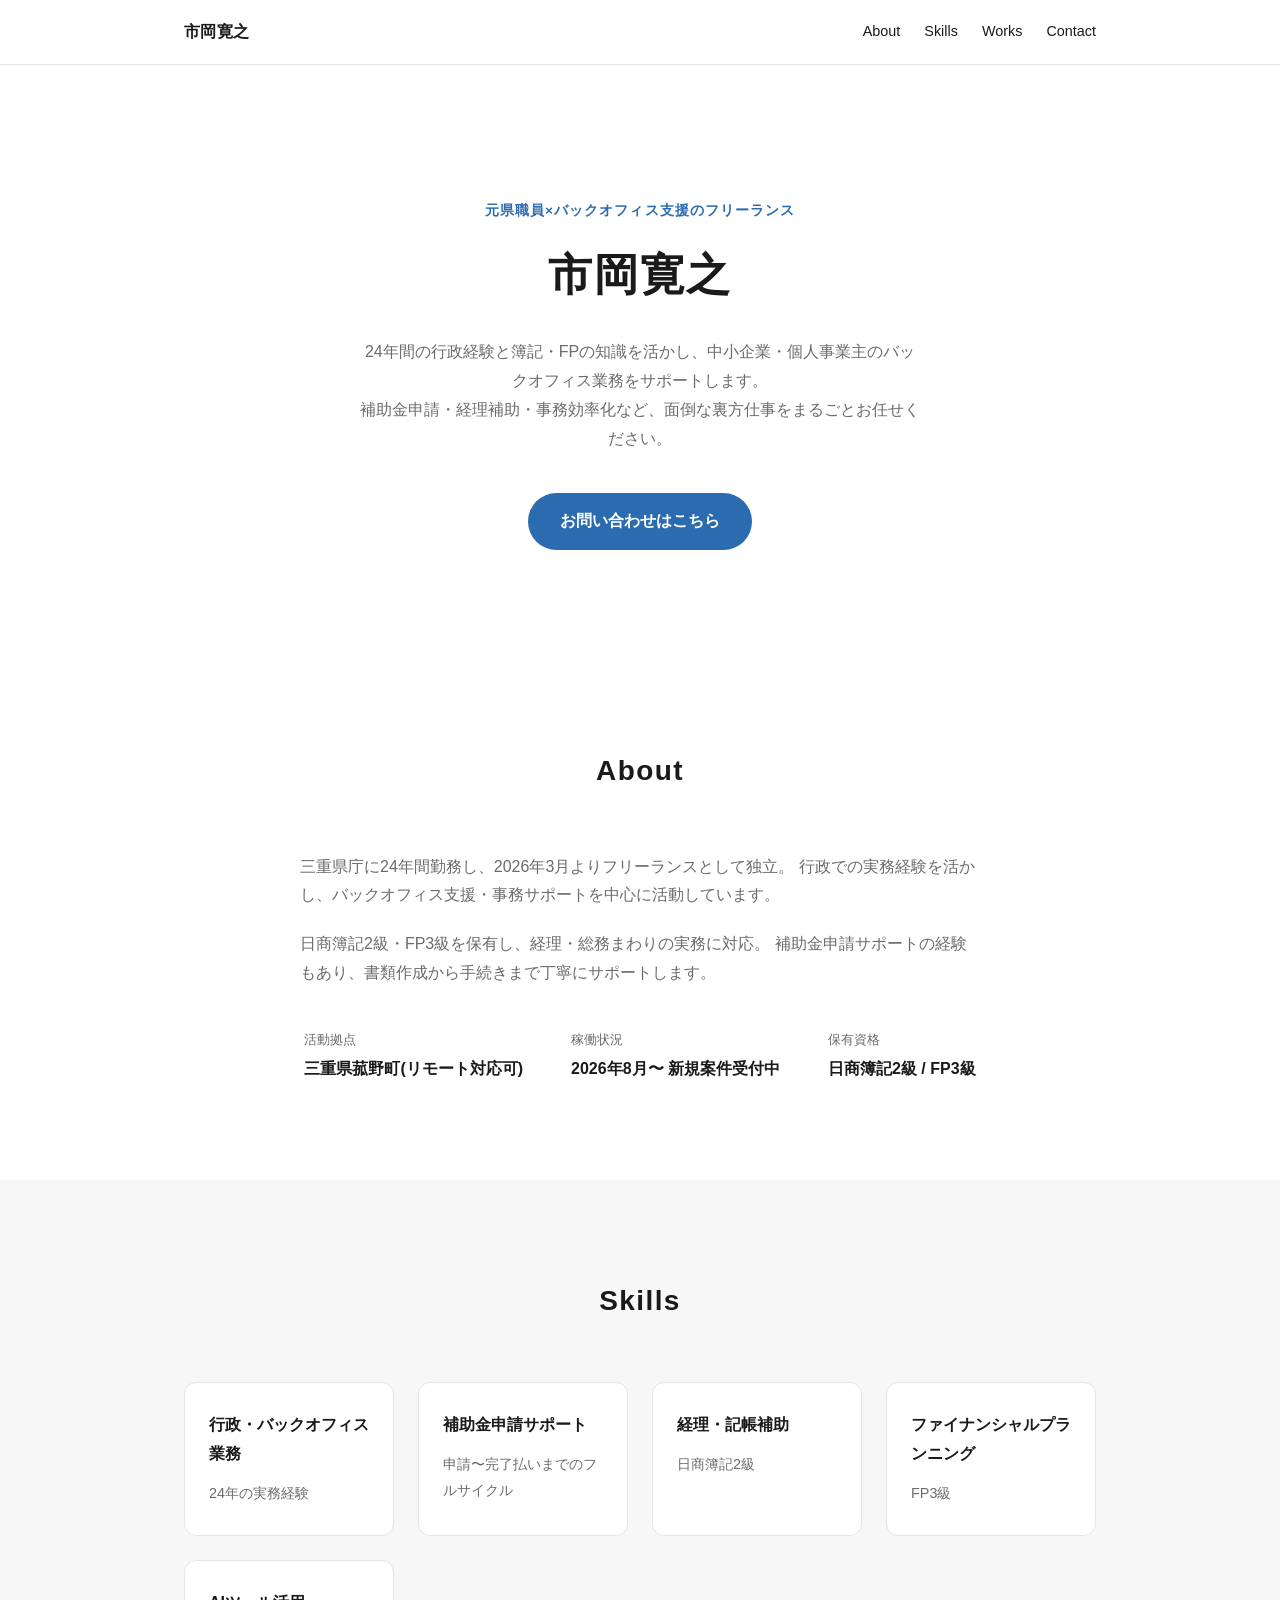
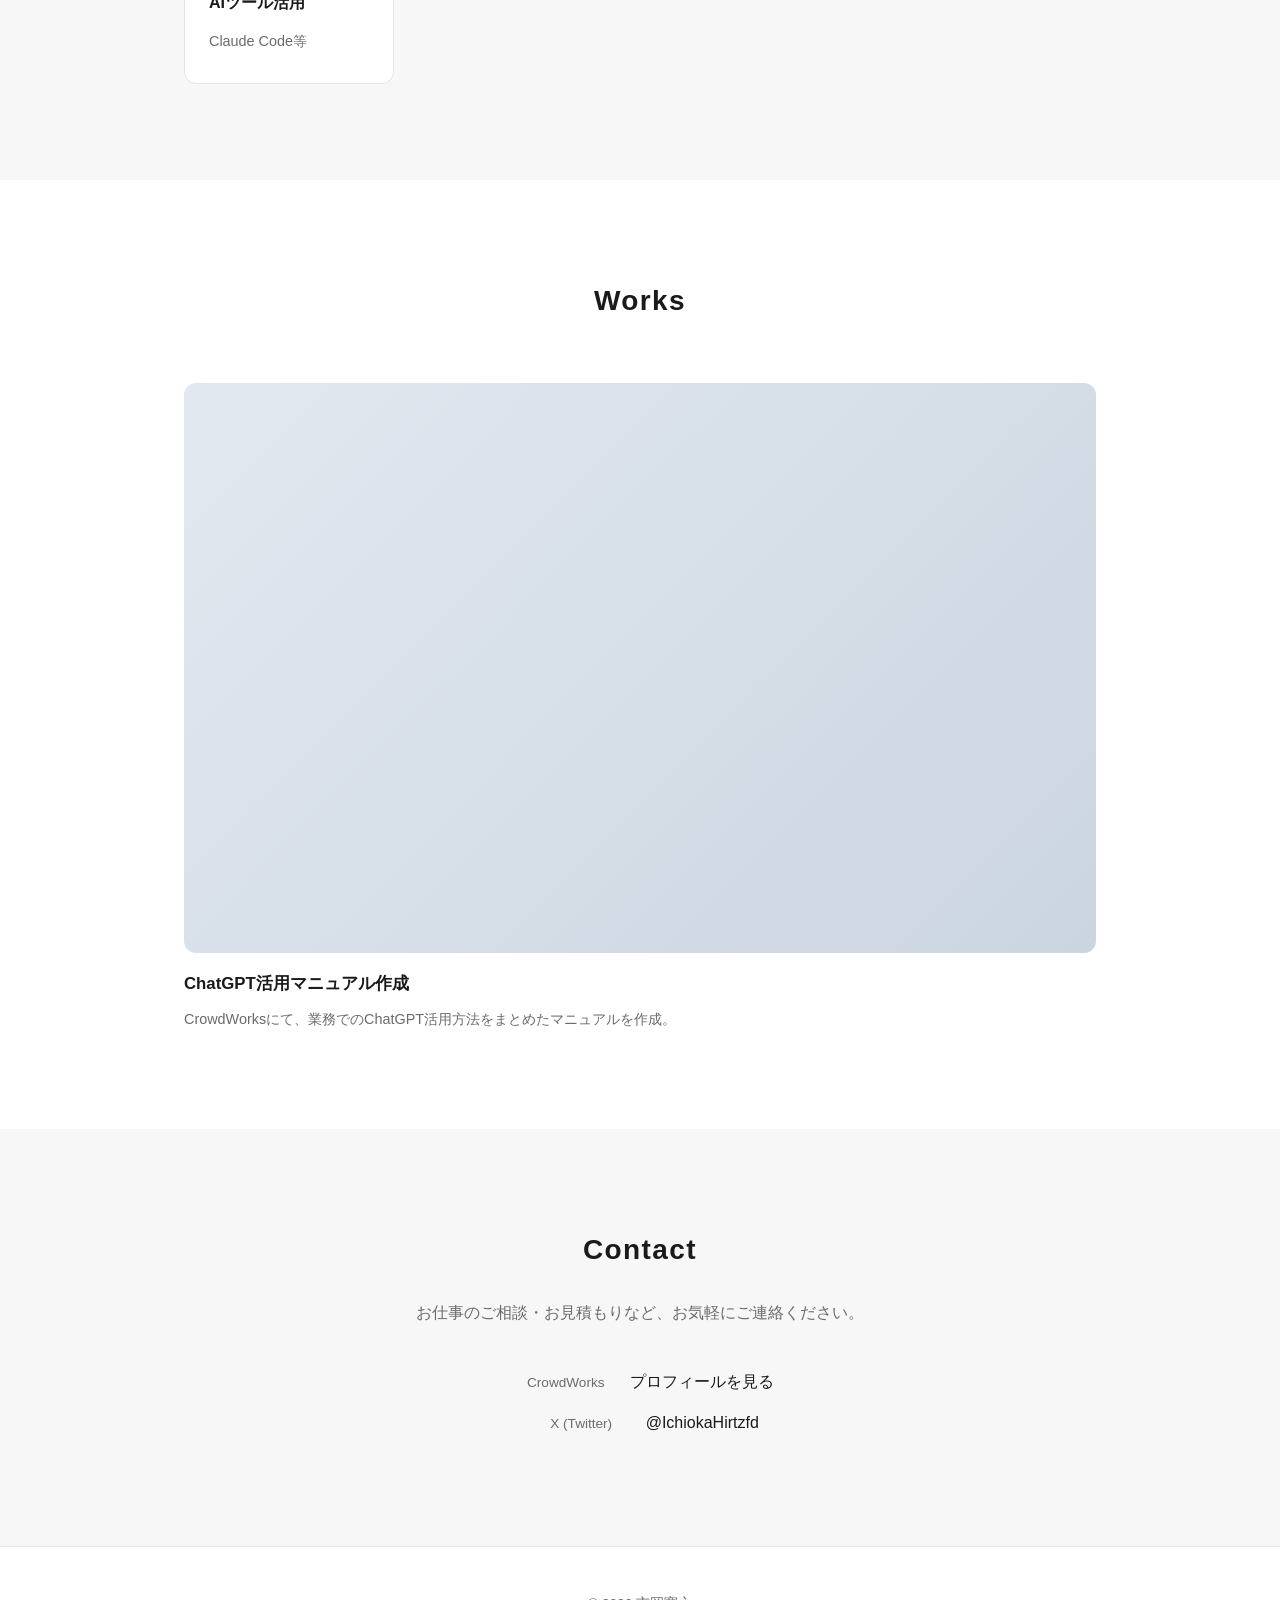
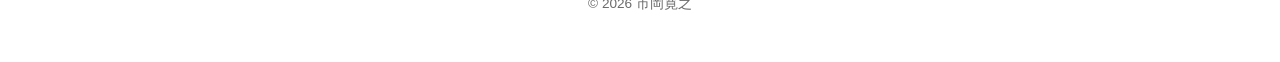
==== index.html @ 460fcb8e "Add freelance portfolio site (index.html, style.css)" ====
<!DOCTYPE html>
<html lang="ja">
<head>
<meta charset="UTF-8">
<meta name="viewport" content="width=device-width, initial-scale=1.0">
<title>市岡寛之 | 元県職員×バックオフィス支援のフリーランス</title>
<meta name="description" content="元県職員×バックオフィス支援のフリーランス、市岡寛之のポートフォリオサイトです。">
<link rel="stylesheet" href="style.css">
</head>
<body>

<header class="header">
  <div class="container header__inner">
    <a href="#top" class="logo">市岡寛之</a>
    <nav class="nav">
      <a href="#about">About</a>
      <a href="#skills">Skills</a>
      <a href="#works">Works</a>
      <a href="#contact">Contact</a>
    </nav>
  </div>
</header>

<main>

  <section id="top" class="hero">
    <div class="container hero__inner">
      <p class="hero__eyebrow">元県職員×バックオフィス支援のフリーランス</p>
      <h1 class="hero__title">市岡寛之</h1>
      <p class="hero__lead">
        24年間の行政経験と簿記・FPの知識を活かし、中小企業・個人事業主のバックオフィス業務をサポートします。<br>
        補助金申請・経理補助・事務効率化など、面倒な裏方仕事をまるごとお任せください。
      </p>
      <a href="#contact" class="button">お問い合わせはこちら</a>
    </div>
  </section>

  <section id="about" class="section">
    <div class="container">
      <h2 class="section__title">About</h2>
      <div class="about">
        <div class="about__text">
          <p>
            三重県庁に24年間勤務し、2026年3月よりフリーランスとして独立。
            行政での実務経験を活かし、バックオフィス支援・事務サポートを中心に活動しています。
          </p>
          <p>
            日商簿記2級・FP3級を保有し、経理・総務まわりの実務に対応。
            補助金申請サポートの経験もあり、書類作成から手続きまで丁寧にサポートします。
          </p>
          <dl class="about__meta">
            <div>
              <dt>活動拠点</dt>
              <dd>三重県菰野町(リモート対応可)</dd>
            </div>
            <div>
              <dt>稼働状況</dt>
              <dd>2026年8月〜 新規案件受付中</dd>
            </div>
            <div>
              <dt>保有資格</dt>
              <dd>日商簿記2級 / FP3級</dd>
            </div>
          </dl>
        </div>
      </div>
    </div>
  </section>

  <section id="skills" class="section section--alt">
    <div class="container">
      <h2 class="section__title">Skills</h2>
      <div class="skills">
        <div class="skill-card">
          <h3>行政・バックオフィス業務</h3>
          <p>24年の実務経験</p>
        </div>
        <div class="skill-card">
          <h3>補助金申請サポート</h3>
          <p>申請〜完了払いまでのフルサイクル</p>
        </div>
        <div class="skill-card">
          <h3>経理・記帳補助</h3>
          <p>日商簿記2級</p>
        </div>
        <div class="skill-card">
          <h3>ファイナンシャルプランニング</h3>
          <p>FP3級</p>
        </div>
        <div class="skill-card">
          <h3>AIツール活用</h3>
          <p>Claude Code等</p>
        </div>
      </div>
    </div>
  </section>

  <section id="works" class="section">
    <div class="container">
      <h2 class="section__title">Works</h2>
      <div class="works">
        <article class="work-card">
          <div class="work-card__thumb" aria-hidden="true"></div>
          <h3>ChatGPT活用マニュアル作成</h3>
          <p>CrowdWorksにて、業務でのChatGPT活用方法をまとめたマニュアルを作成。</p>
        </article>
      </div>
    </div>
  </section>

  <section id="contact" class="section section--alt">
    <div class="container">
      <h2 class="section__title">Contact</h2>
      <p class="contact__lead">お仕事のご相談・お見積もりなど、お気軽にご連絡ください。</p>
      <div class="contact__info">
        <p><span>CrowdWorks</span> <a href="https://crowdworks.jp/public/employees/6427479" target="_blank" rel="noopener noreferrer">プロフィールを見る</a></p>
        <p><span>X (Twitter)</span> <a href="https://twitter.com/IchiokaHirtzfd" target="_blank" rel="noopener noreferrer">@IchiokaHirtzfd</a></p>
      </div>
    </div>
  </section>

</main>

<footer class="footer">
  <div class="container">
    <p>&copy; 2026 市岡寛之</p>
  </div>
</footer>

</body>
</html>
---- style.css ----
:root {
  --color-bg: #ffffff;
  --color-bg-alt: #f7f7f8;
  --color-text: #1a1a1a;
  --color-text-muted: #6b6b6b;
  --color-accent: #2b6cb0;
  --color-border: #e5e5e5;
  --max-width: 960px;
  --font-base: "Hiragino Sans", "Hiragino Kaku Gothic ProN", "Yu Gothic", Meiryo, sans-serif;
}

* {
  box-sizing: border-box;
}

html {
  scroll-behavior: smooth;
}

body {
  margin: 0;
  font-family: var(--font-base);
  color: var(--color-text);
  background: var(--color-bg);
  line-height: 1.8;
  -webkit-font-smoothing: antialiased;
}

a {
  color: inherit;
  text-decoration: none;
}

.container {
  max-width: var(--max-width);
  margin: 0 auto;
  padding: 0 24px;
}

/* Header */
.header {
  position: sticky;
  top: 0;
  background: rgba(255, 255, 255, 0.9);
  backdrop-filter: blur(6px);
  border-bottom: 1px solid var(--color-border);
  z-index: 10;
}

.header__inner {
  display: flex;
  align-items: center;
  justify-content: space-between;
  height: 64px;
}

.logo {
  font-weight: 700;
  letter-spacing: 0.02em;
}

.nav {
  display: flex;
  gap: 24px;
  font-size: 0.9rem;
}

.nav a:hover {
  color: var(--color-accent);
}

/* Hero */
.hero {
  padding: 120px 0 100px;
  text-align: center;
}

.hero__eyebrow {
  color: var(--color-accent);
  font-weight: 600;
  letter-spacing: 0.08em;
  font-size: 0.85rem;
  text-transform: uppercase;
  margin-bottom: 12px;
}

.hero__title {
  font-size: 2.75rem;
  margin: 0 0 24px;
  letter-spacing: 0.05em;
}

.hero__lead {
  color: var(--color-text-muted);
  max-width: 560px;
  margin: 0 auto 40px;
}

.button {
  display: inline-block;
  background: var(--color-accent);
  color: #fff;
  padding: 14px 32px;
  border-radius: 999px;
  font-weight: 600;
  transition: opacity 0.2s ease;
}

.button:hover {
  opacity: 0.85;
}

/* Section */
.section {
  padding: 96px 0;
}

.section--alt {
  background: var(--color-bg-alt);
}

.section__title {
  font-size: 1.75rem;
  text-align: center;
  margin: 0 0 56px;
  letter-spacing: 0.05em;
}

/* About */
.about__text p {
  color: var(--color-text-muted);
  max-width: 680px;
  margin: 0 auto 20px;
}

.about__meta {
  display: flex;
  gap: 48px;
  justify-content: center;
  margin: 40px 0 0;
  padding: 0;
}

.about__meta dt {
  font-size: 0.8rem;
  color: var(--color-text-muted);
  margin-bottom: 4px;
}

.about__meta dd {
  margin: 0;
  font-weight: 600;
}

/* Skills */
.skills {
  display: grid;
  grid-template-columns: repeat(auto-fit, minmax(200px, 1fr));
  gap: 24px;
}

.skill-card {
  background: #fff;
  border: 1px solid var(--color-border);
  border-radius: 12px;
  padding: 28px 24px;
}

.skill-card h3 {
  margin: 0 0 12px;
  font-size: 1rem;
}

.skill-card p {
  margin: 0;
  color: var(--color-text-muted);
  font-size: 0.9rem;
}

/* Works */
.works {
  display: grid;
  grid-template-columns: repeat(auto-fit, minmax(260px, 1fr));
  gap: 32px;
}

.work-card__thumb {
  aspect-ratio: 16 / 10;
  background: linear-gradient(135deg, #e2e8f0, #cbd5e0);
  border-radius: 12px;
  margin-bottom: 16px;
}

.work-card h3 {
  margin: 0 0 8px;
  font-size: 1.05rem;
}

.work-card p {
  margin: 0;
  color: var(--color-text-muted);
  font-size: 0.9rem;
}

/* Contact */
.contact__lead {
  text-align: center;
  color: var(--color-text-muted);
  margin: -32px 0 40px;
}

.contact__info {
  text-align: center;
}

.contact__info p {
  margin: 0 0 12px;
}

.contact__info span {
  display: inline-block;
  width: 120px;
  color: var(--color-text-muted);
  font-size: 0.85rem;
}

.contact__info a:hover {
  color: var(--color-accent);
}

/* Footer */
.footer {
  padding: 32px 0;
  text-align: center;
  color: var(--color-text-muted);
  font-size: 0.85rem;
  border-top: 1px solid var(--color-border);
}

/* Responsive */
@media (max-width: 600px) {
  .hero {
    padding: 96px 0 72px;
  }

  .hero__title {
    font-size: 2.1rem;
  }

  .nav {
    gap: 16px;
    font-size: 0.85rem;
  }

  .about__meta {
    flex-direction: column;
    align-items: center;
    gap: 16px;
  }
}
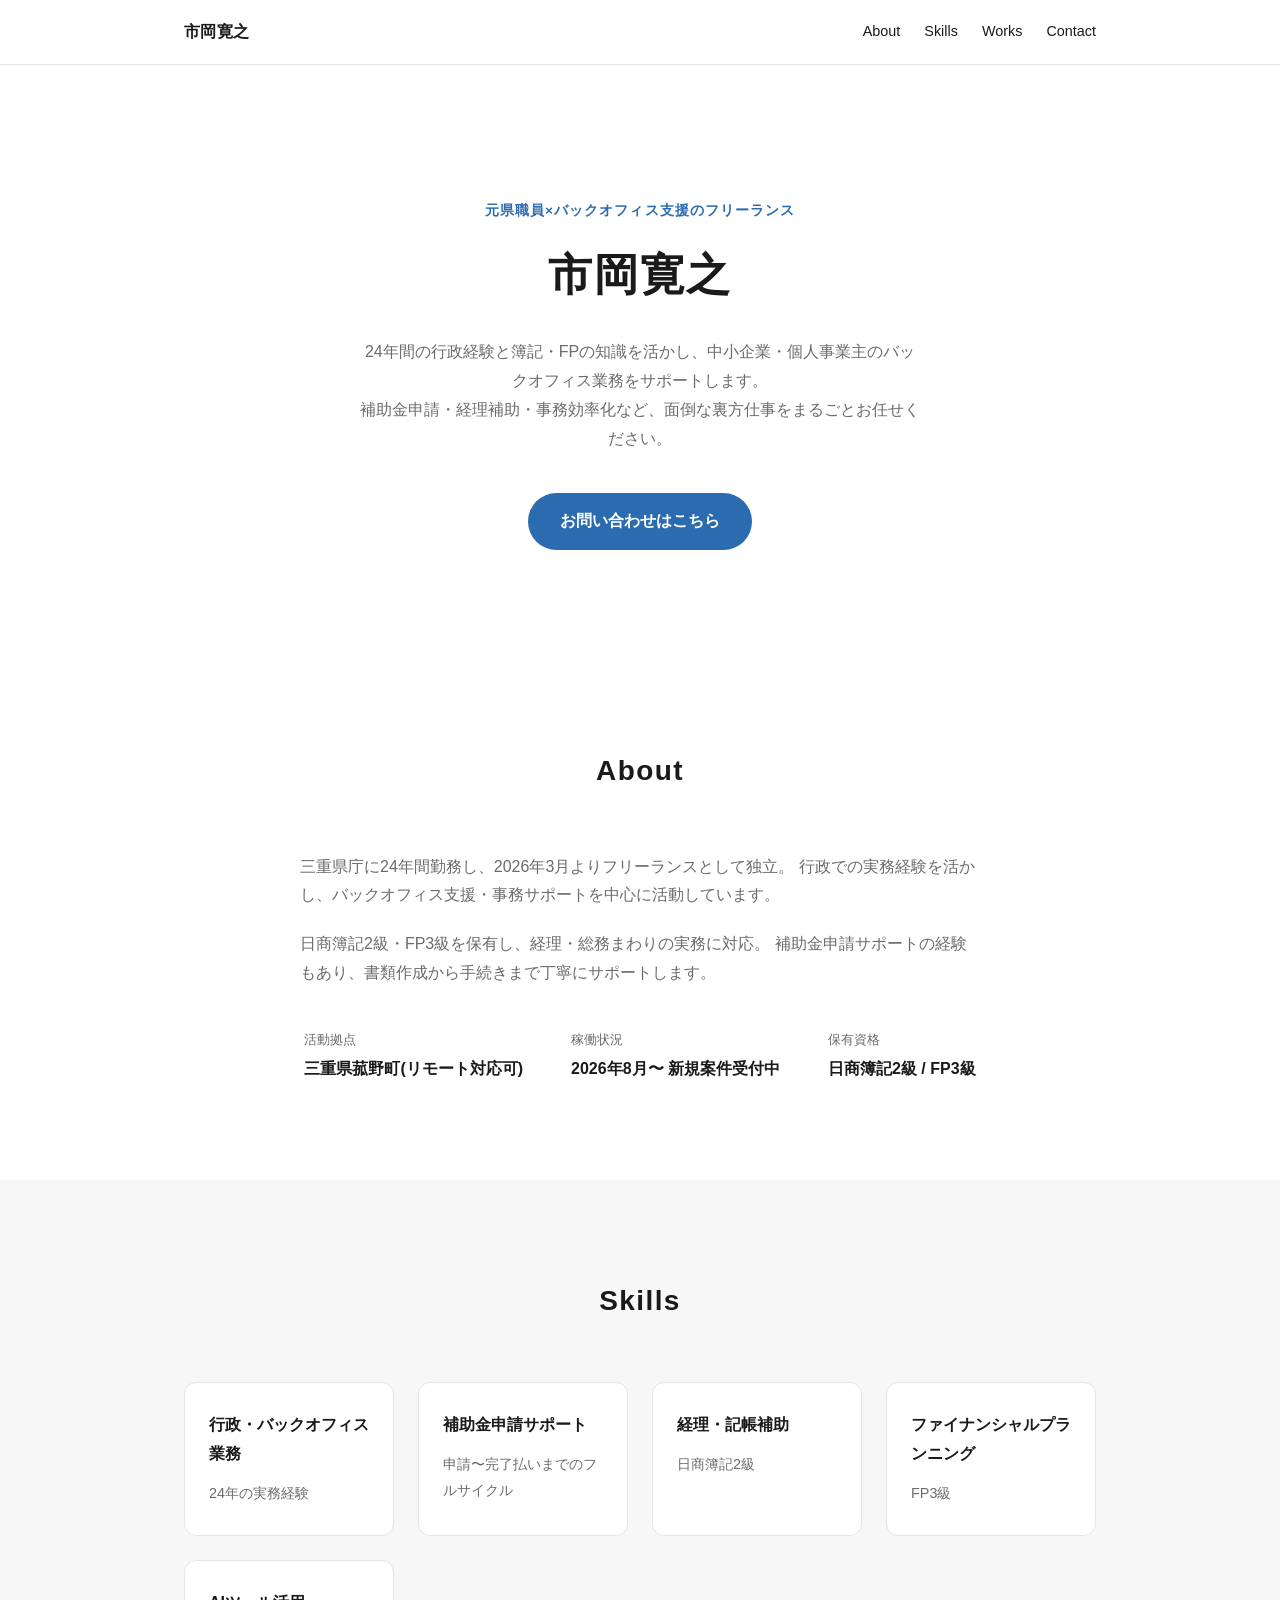
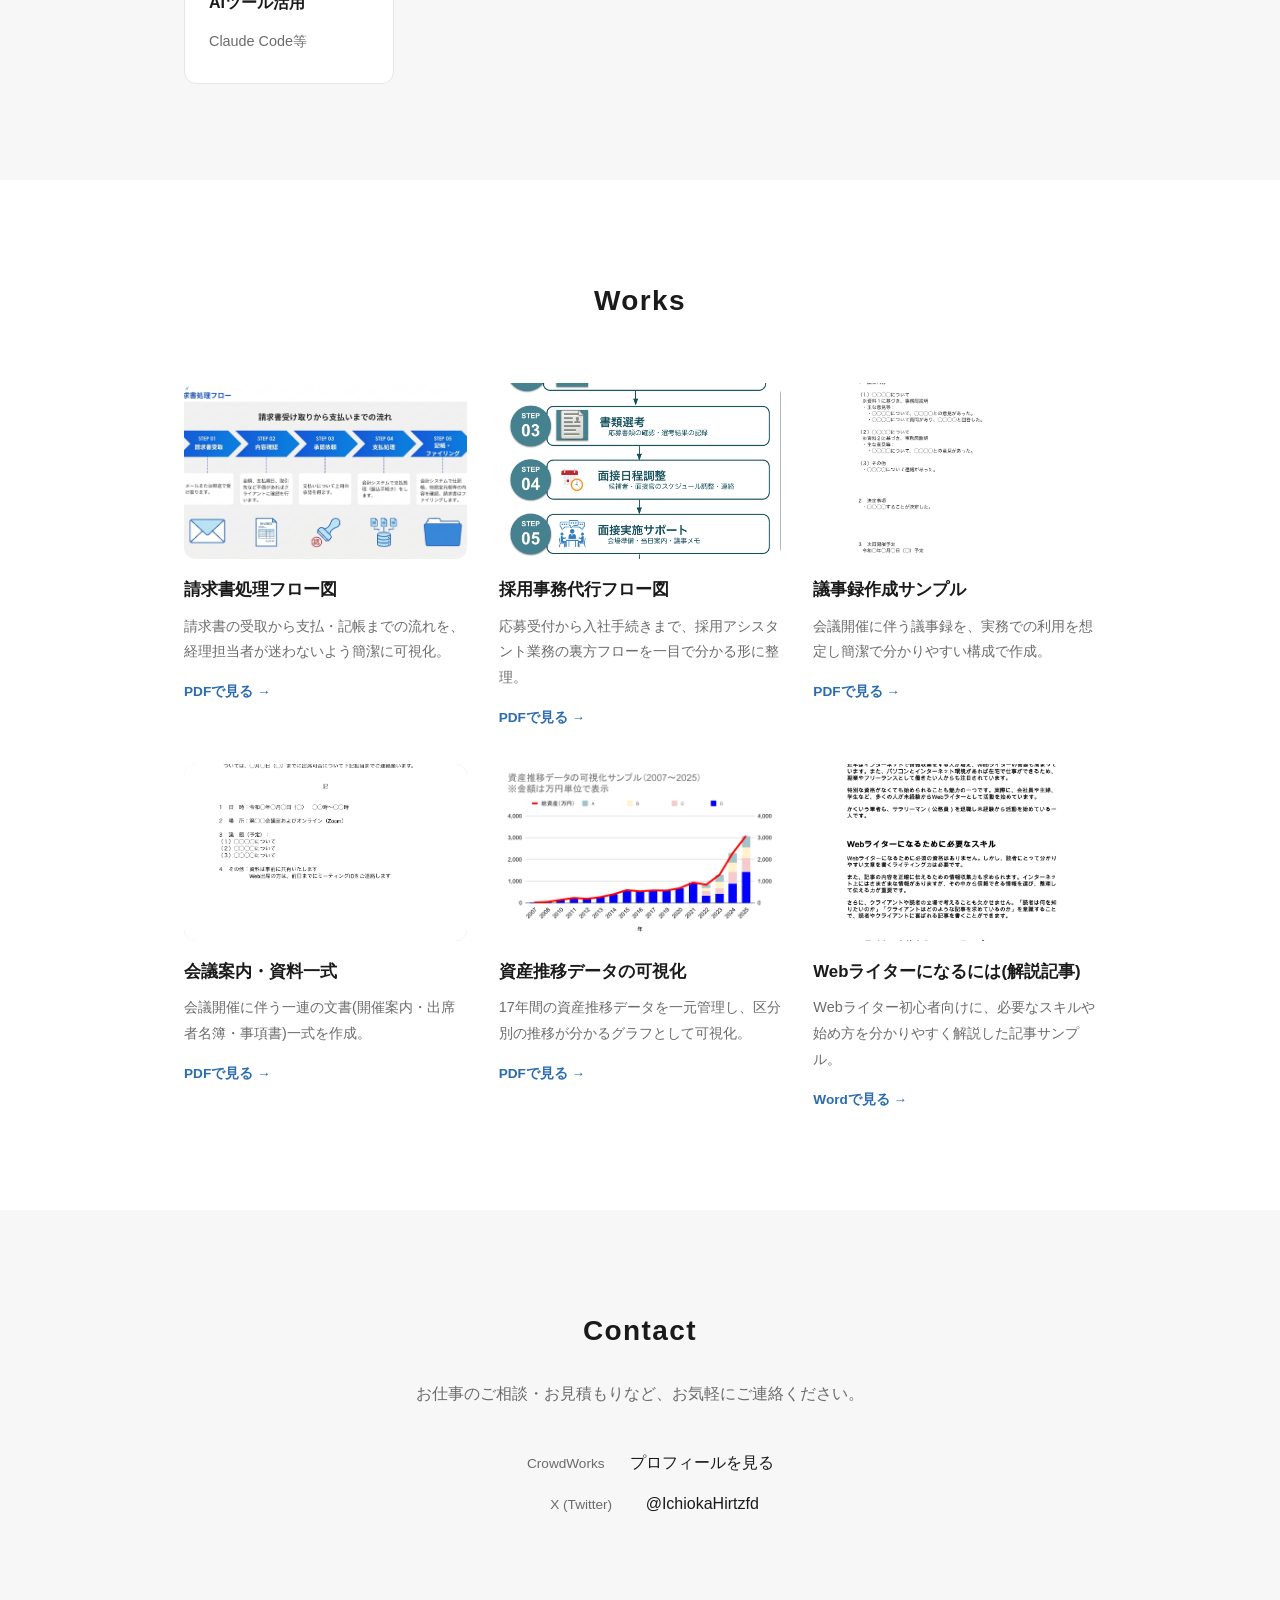
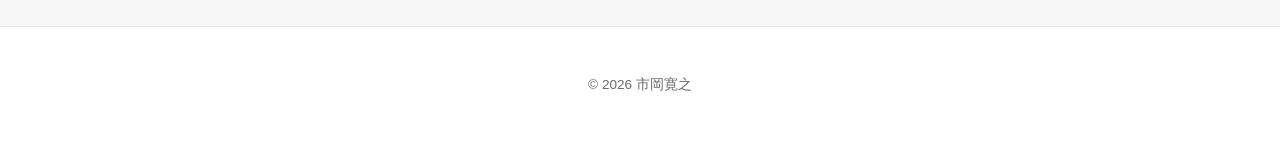
==== commit 483862e3: "Worksセクションに実績6件を追加 請求書処理フロー図、採用事務代行フロー図、議事録作成サンプル、 会議案内・資料一式、資産推移データの可視化、Webライター解説記事を追加。 資産推移データは家族区" ====
--- a/index.html
+++ b/index.html
@@ -100,9 +100,40 @@
       <h2 class="section__title">Works</h2>
       <div class="works">
         <article class="work-card">
-          <div class="work-card__thumb" aria-hidden="true"></div>
-          <h3>ChatGPT活用マニュアル作成</h3>
-          <p>CrowdWorksにて、業務でのChatGPT活用方法をまとめたマニュアルを作成。</p>
+          <div class="work-card__thumb"><img src="assets/works/invoice-flow.png" alt="請求書処理フロー図サンプル" loading="lazy"></div>
+          <h3>請求書処理フロー図</h3>
+          <p>請求書の受取から支払・記帳までの流れを、経理担当者が迷わないよう簡潔に可視化。</p>
+          <a class="work-card__link" href="assets/works/invoice-flow.pdf" target="_blank" rel="noopener noreferrer">PDFで見る →</a>
+        </article>
+        <article class="work-card">
+          <div class="work-card__thumb"><img src="assets/works/hiring-flow.png" alt="採用事務代行フロー図サンプル" loading="lazy"></div>
+          <h3>採用事務代行フロー図</h3>
+          <p>応募受付から入社手続きまで、採用アシスタント業務の裏方フローを一目で分かる形に整理。</p>
+          <a class="work-card__link" href="assets/works/hiring-flow.pdf" target="_blank" rel="noopener noreferrer">PDFで見る →</a>
+        </article>
+        <article class="work-card">
+          <div class="work-card__thumb"><img src="assets/works/meeting-minutes.png" alt="議事録作成サンプル" loading="lazy"></div>
+          <h3>議事録作成サンプル</h3>
+          <p>会議開催に伴う議事録を、実務での利用を想定し簡潔で分かりやすい構成で作成。</p>
+          <a class="work-card__link" href="assets/works/meeting-minutes.pdf" target="_blank" rel="noopener noreferrer">PDFで見る →</a>
+        </article>
+        <article class="work-card">
+          <div class="work-card__thumb"><img src="assets/works/meeting-notice.png" alt="会議案内・資料一式サンプル" loading="lazy"></div>
+          <h3>会議案内・資料一式</h3>
+          <p>会議開催に伴う一連の文書(開催案内・出席者名簿・事項書)一式を作成。</p>
+          <a class="work-card__link" href="assets/works/meeting-notice.pdf" target="_blank" rel="noopener noreferrer">PDFで見る →</a>
+        </article>
+        <article class="work-card">
+          <div class="work-card__thumb"><img src="assets/works/asset-tracking.png" alt="資産推移データの可視化サンプル" loading="lazy"></div>
+          <h3>資産推移データの可視化</h3>
+          <p>17年間の資産推移データを一元管理し、区分別の推移が分かるグラフとして可視化。</p>
+          <a class="work-card__link" href="assets/works/asset-tracking.pdf" target="_blank" rel="noopener noreferrer">PDFで見る →</a>
+        </article>
+        <article class="work-card">
+          <div class="work-card__thumb"><img src="assets/works/web-writer-guide.png" alt="Webライターになるには解説記事サンプル" loading="lazy"></div>
+          <h3>Webライターになるには(解説記事)</h3>
+          <p>Webライター初心者向けに、必要なスキルや始め方を分かりやすく解説した記事サンプル。</p>
+          <a class="work-card__link" href="assets/works/web-writer-guide.docx" target="_blank" rel="noopener noreferrer">Wordで見る →</a>
         </article>
       </div>
     </div>
--- a/style.css
+++ b/style.css
@@ -189,6 +189,14 @@
   background: linear-gradient(135deg, #e2e8f0, #cbd5e0);
   border-radius: 12px;
   margin-bottom: 16px;
+  overflow: hidden;
+}
+
+.work-card__thumb img {
+  width: 100%;
+  height: 100%;
+  object-fit: cover;
+  display: block;
 }
 
 .work-card h3 {
@@ -197,9 +205,16 @@
 }
 
 .work-card p {
-  margin: 0;
+  margin: 0 0 12px;
   color: var(--color-text-muted);
   font-size: 0.9rem;
+}
+
+.work-card__link {
+  display: inline-block;
+  font-size: 0.85rem;
+  font-weight: 600;
+  color: var(--color-accent);
 }
 
 /* Contact */
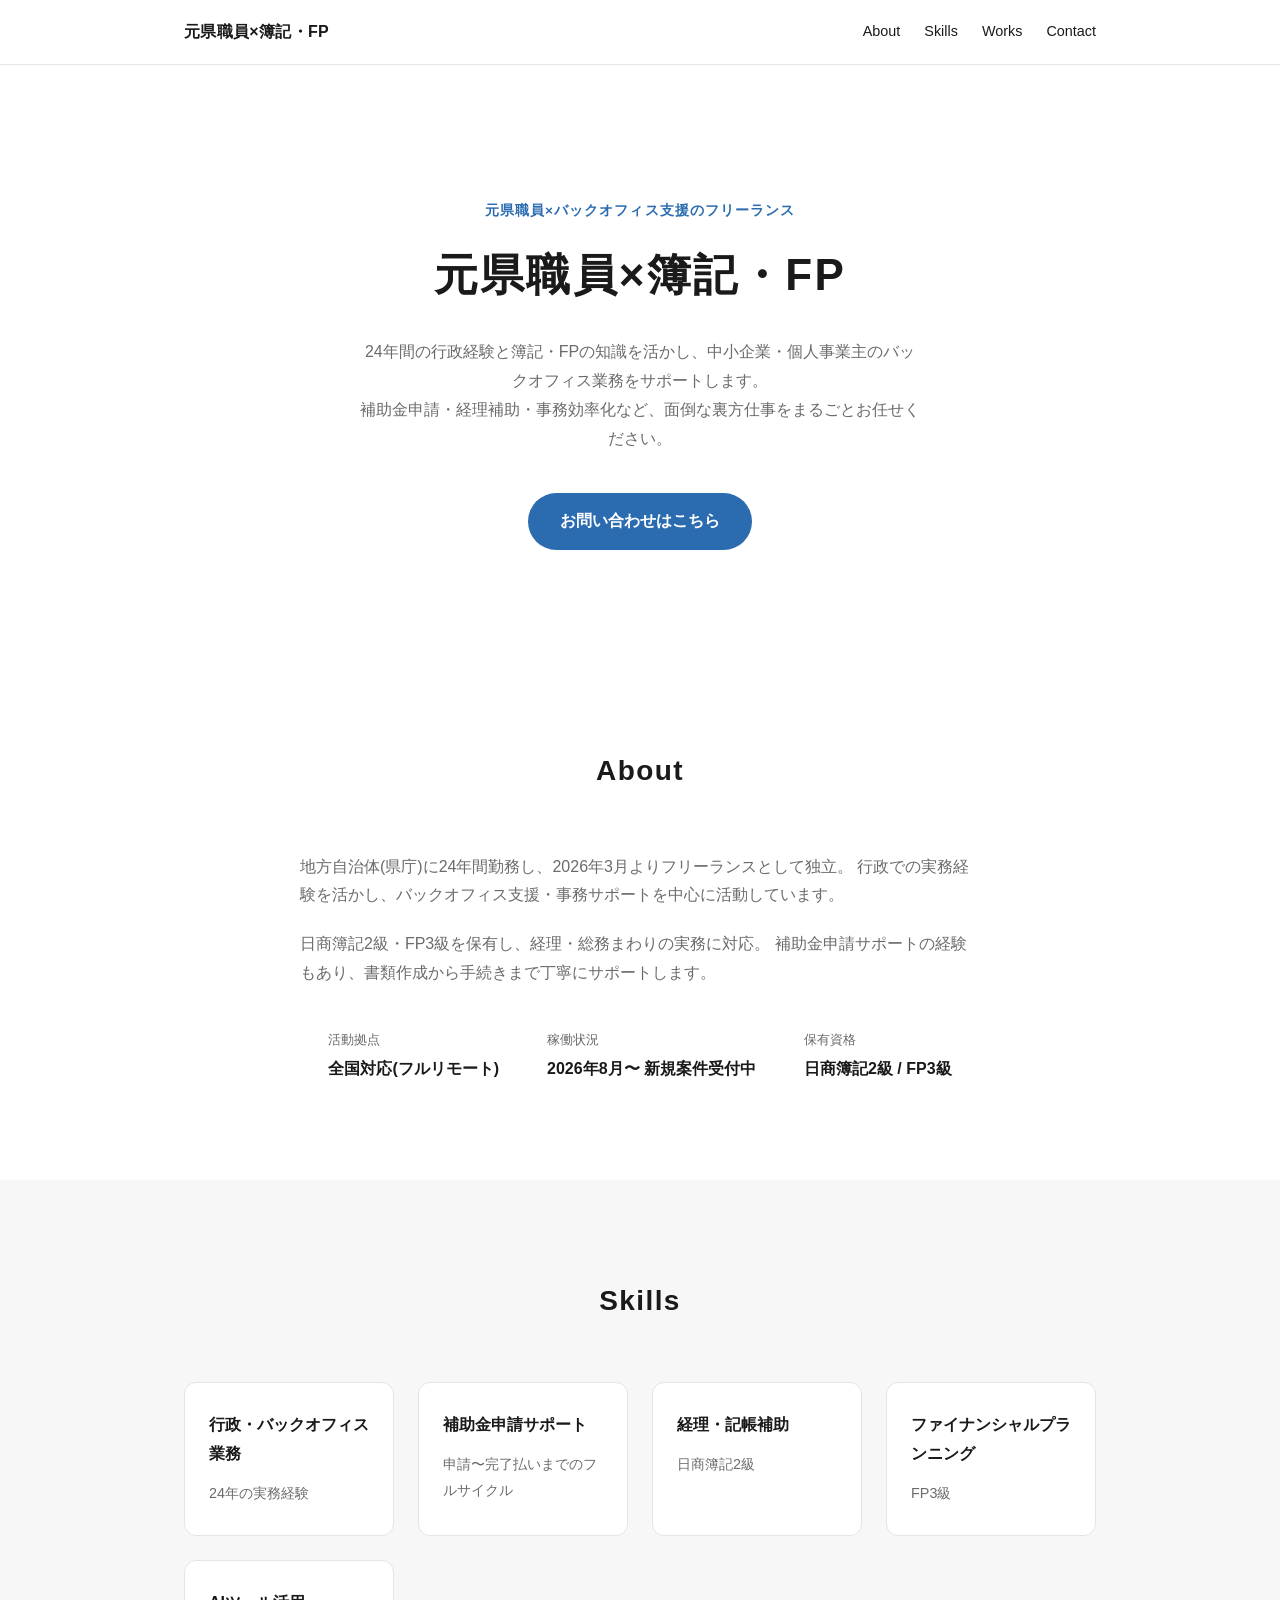
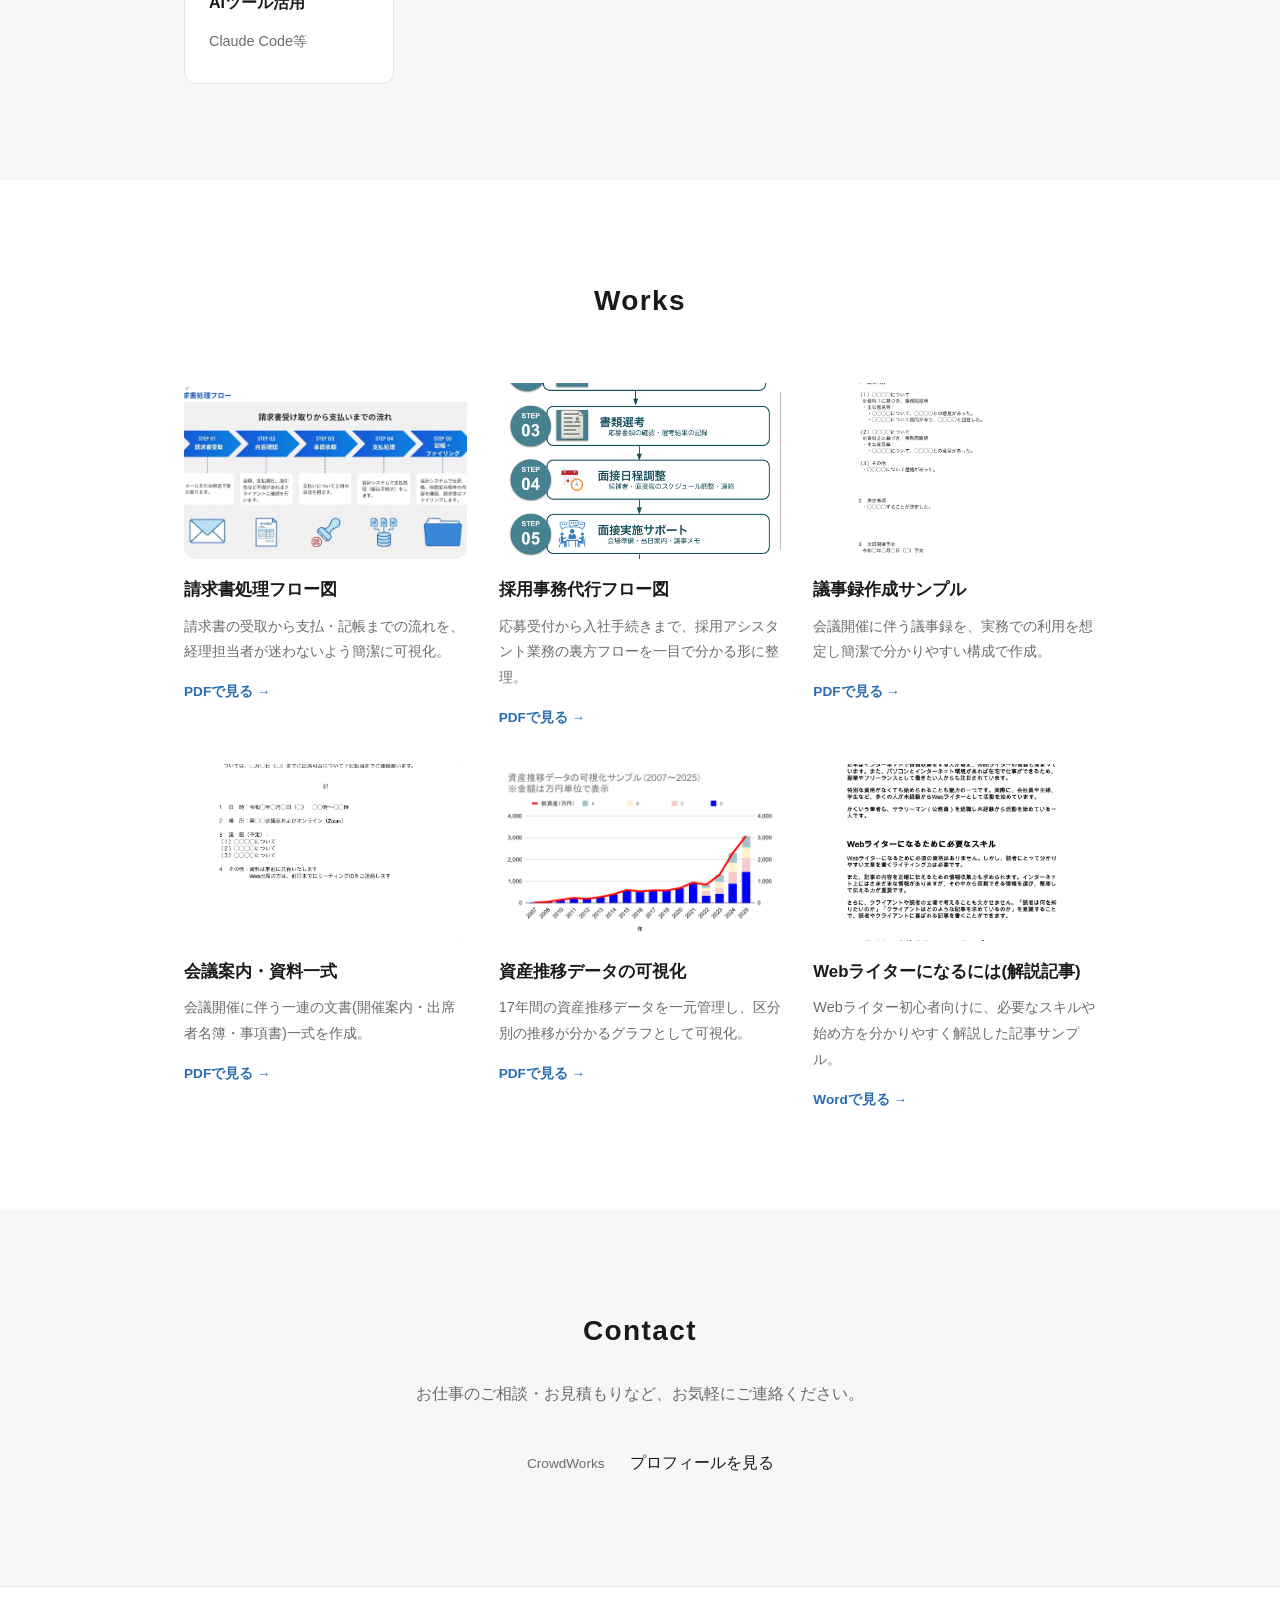
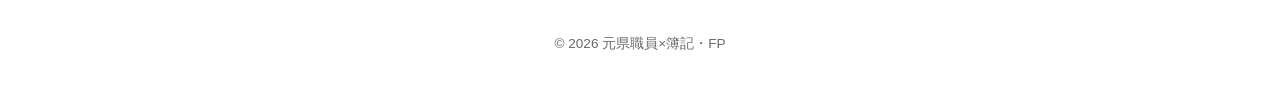
==== commit 2beb33ee: "個人情報(本名・所属機関・居住地・SNSハンドル)を伏せてポートフォリオを匿名化 Co-Authored-By: Claude Sonnet 5 <noreply@anthropic.com>" ====
--- a/index.html
+++ b/index.html
@@ -3,15 +3,15 @@
 <head>
 <meta charset="UTF-8">
 <meta name="viewport" content="width=device-width, initial-scale=1.0">
-<title>市岡寛之 | 元県職員×バックオフィス支援のフリーランス</title>
-<meta name="description" content="元県職員×バックオフィス支援のフリーランス、市岡寛之のポートフォリオサイトです。">
+<title>元県職員×簿記・FP | バックオフィス支援のフリーランス</title>
+<meta name="description" content="元県職員×バックオフィス支援のフリーランス、元県職員×簿記・FPのポートフォリオサイトです。">
 <link rel="stylesheet" href="style.css">
 </head>
 <body>
 
 <header class="header">
   <div class="container header__inner">
-    <a href="#top" class="logo">市岡寛之</a>
+    <a href="#top" class="logo">元県職員×簿記・FP</a>
     <nav class="nav">
       <a href="#about">About</a>
       <a href="#skills">Skills</a>
@@ -26,7 +26,7 @@
   <section id="top" class="hero">
     <div class="container hero__inner">
       <p class="hero__eyebrow">元県職員×バックオフィス支援のフリーランス</p>
-      <h1 class="hero__title">市岡寛之</h1>
+      <h1 class="hero__title">元県職員×簿記・FP</h1>
       <p class="hero__lead">
         24年間の行政経験と簿記・FPの知識を活かし、中小企業・個人事業主のバックオフィス業務をサポートします。<br>
         補助金申請・経理補助・事務効率化など、面倒な裏方仕事をまるごとお任せください。
@@ -41,7 +41,7 @@
       <div class="about">
         <div class="about__text">
           <p>
-            三重県庁に24年間勤務し、2026年3月よりフリーランスとして独立。
+            地方自治体(県庁)に24年間勤務し、2026年3月よりフリーランスとして独立。
             行政での実務経験を活かし、バックオフィス支援・事務サポートを中心に活動しています。
           </p>
           <p>
@@ -51,7 +51,7 @@
           <dl class="about__meta">
             <div>
               <dt>活動拠点</dt>
-              <dd>三重県菰野町(リモート対応可)</dd>
+              <dd>全国対応(フルリモート)</dd>
             </div>
             <div>
               <dt>稼働状況</dt>
@@ -145,7 +145,6 @@
       <p class="contact__lead">お仕事のご相談・お見積もりなど、お気軽にご連絡ください。</p>
       <div class="contact__info">
         <p><span>CrowdWorks</span> <a href="https://crowdworks.jp/public/employees/6427479" target="_blank" rel="noopener noreferrer">プロフィールを見る</a></p>
-        <p><span>X (Twitter)</span> <a href="https://twitter.com/IchiokaHirtzfd" target="_blank" rel="noopener noreferrer">@IchiokaHirtzfd</a></p>
       </div>
     </div>
   </section>
@@ -154,7 +153,7 @@
 
 <footer class="footer">
   <div class="container">
-    <p>&copy; 2026 市岡寛之</p>
+    <p>&copy; 2026 元県職員×簿記・FP</p>
   </div>
 </footer>
 
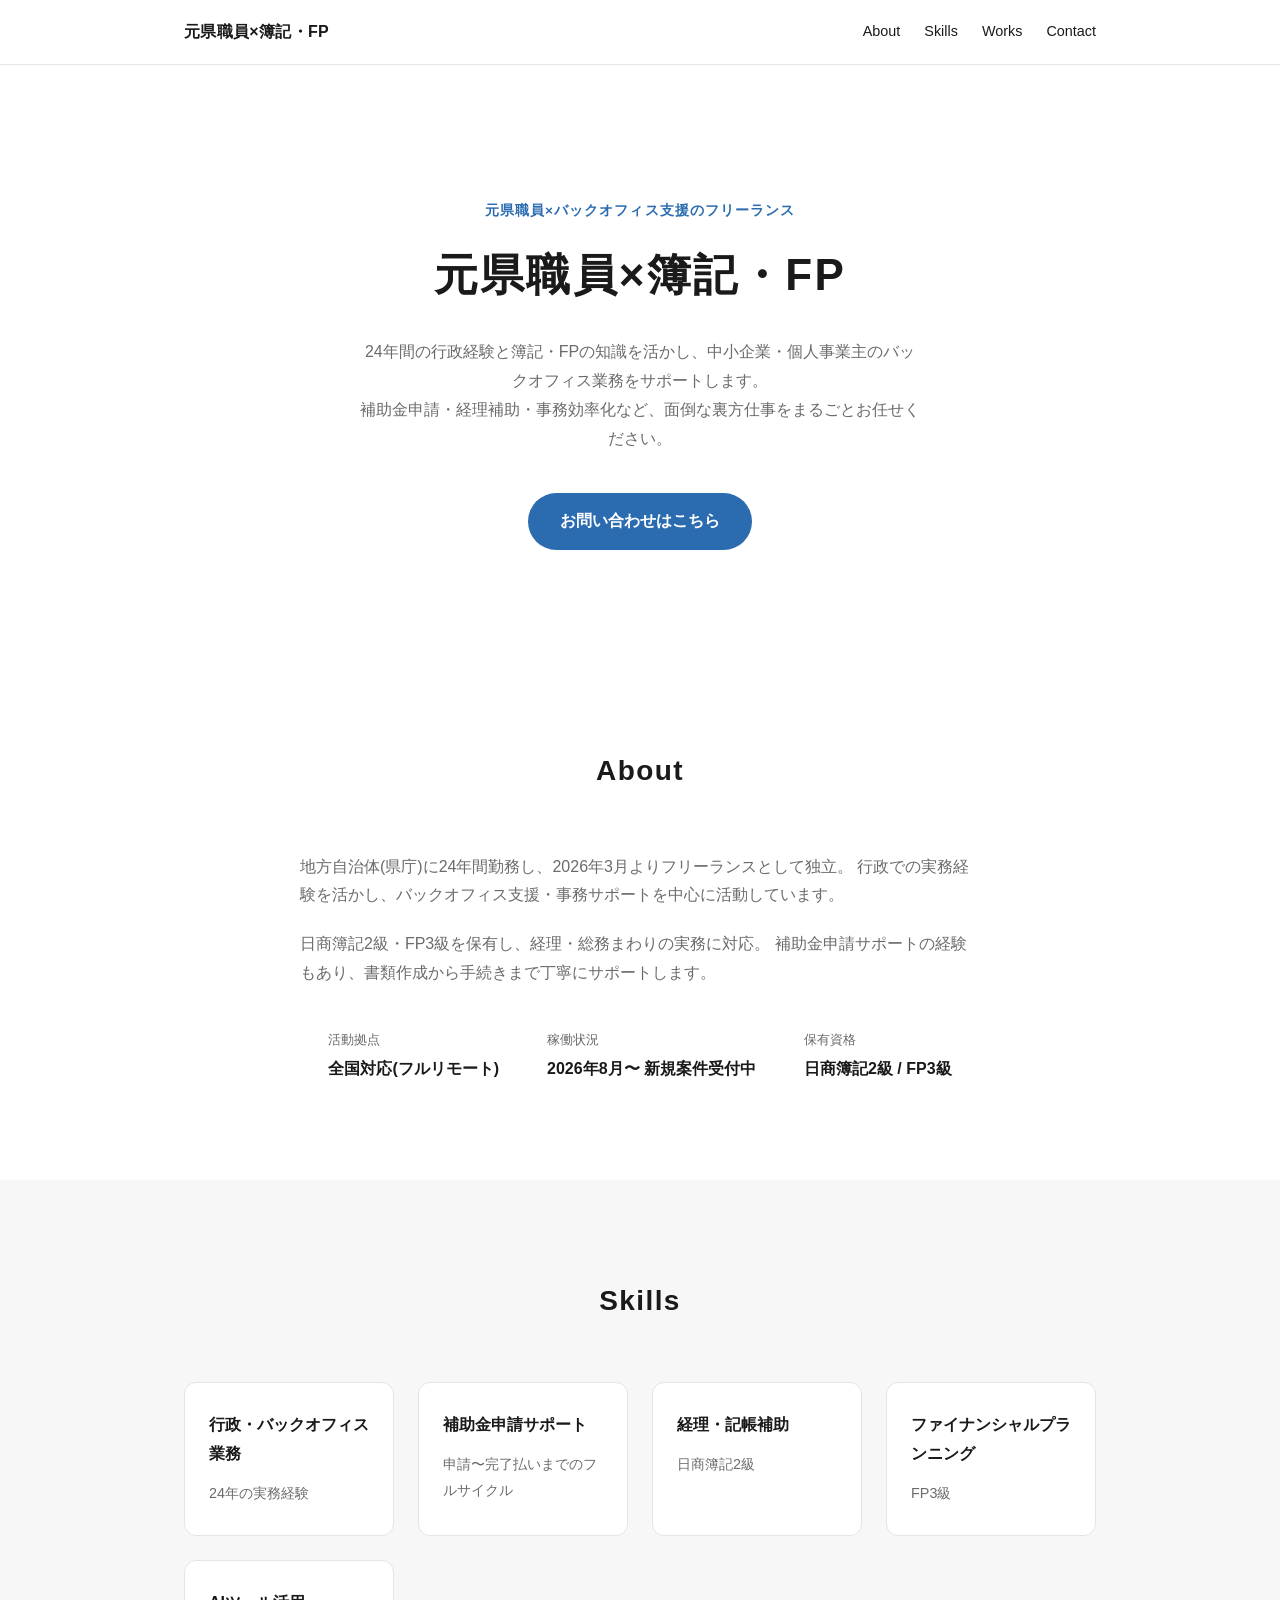
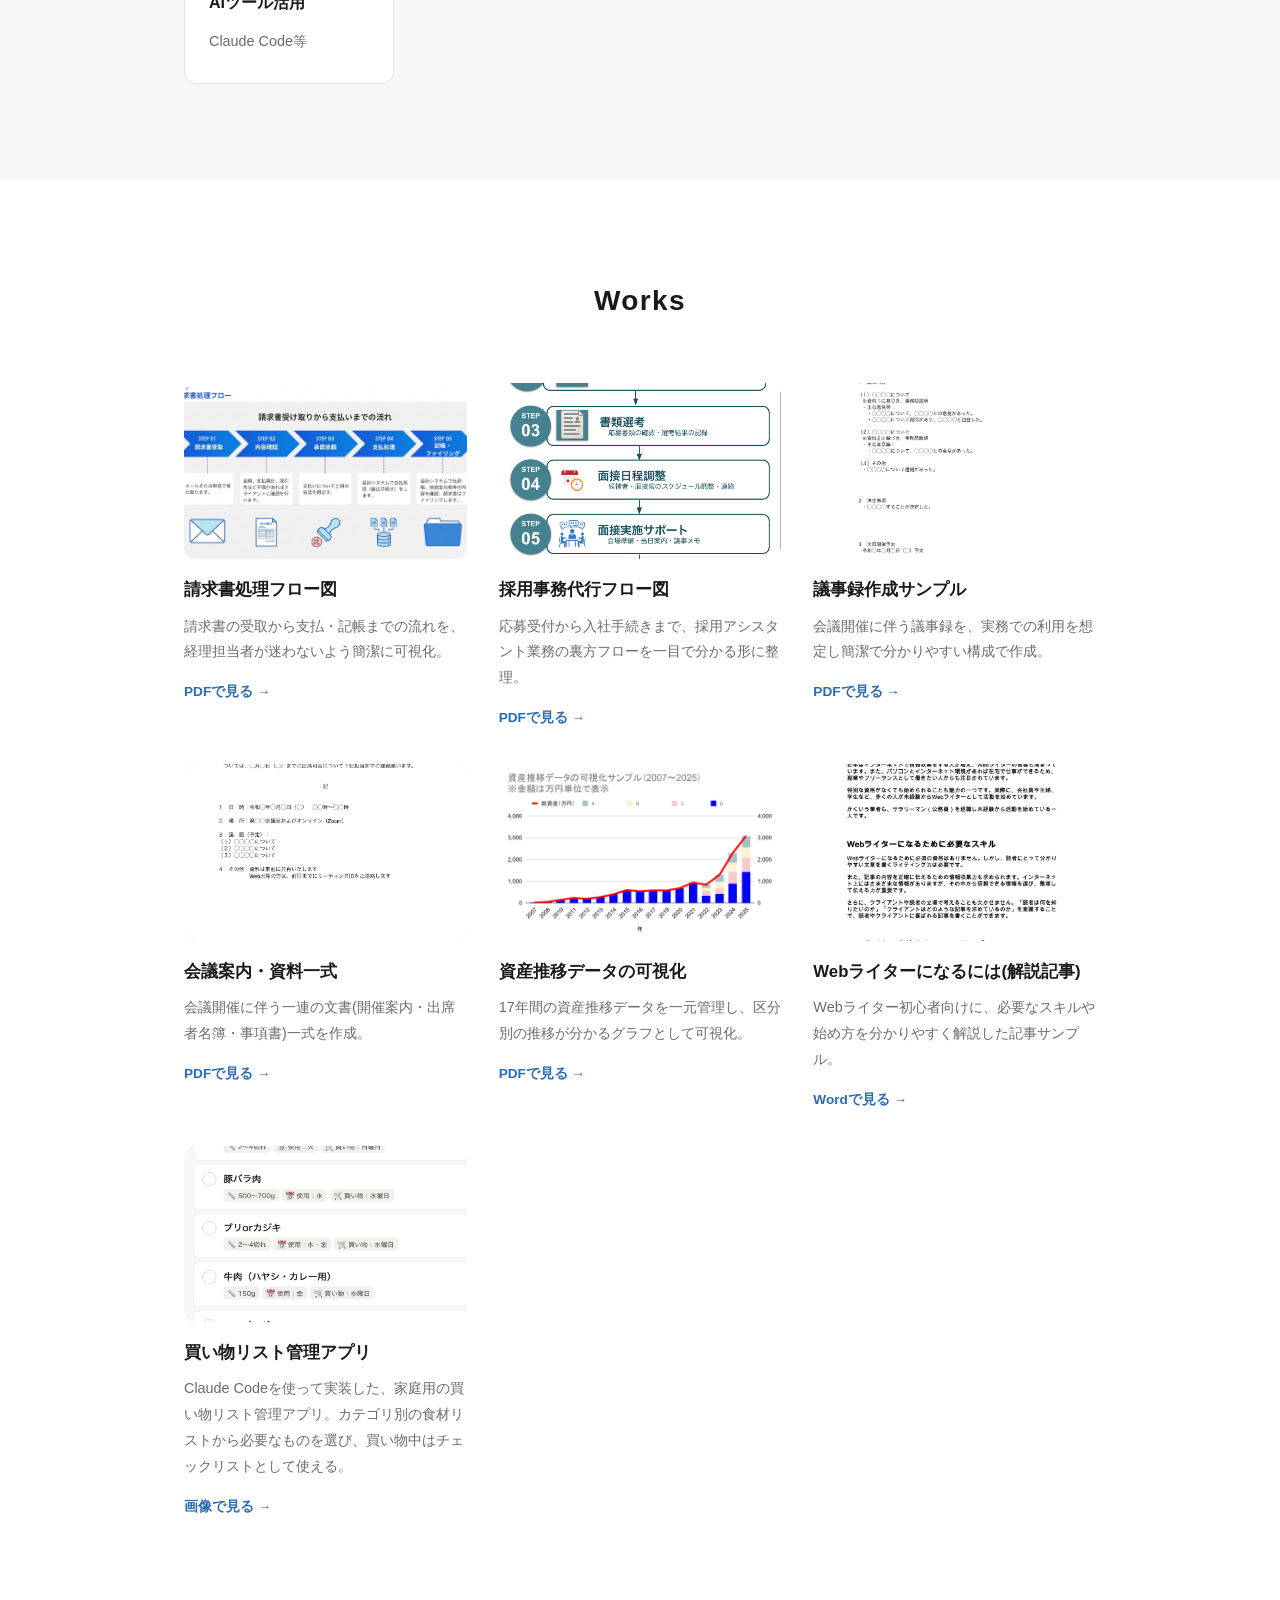
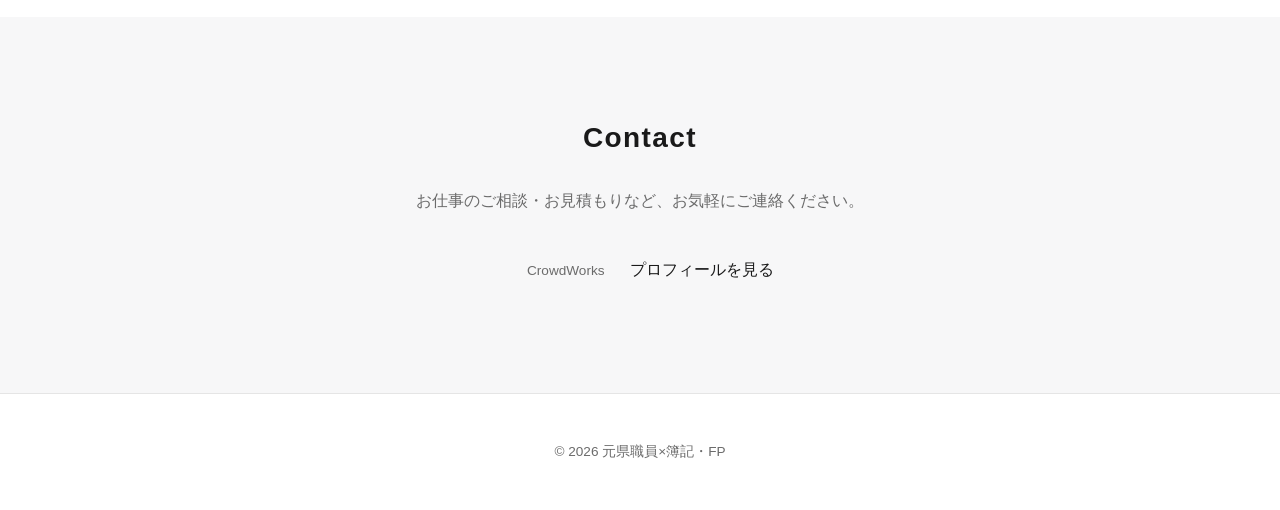
==== commit c0a62ca1: "Worksセクションに買い物リスト管理アプリのスクリーンショットを追加 Co-Authored-By: Claude Sonnet 5 <noreply@anthropic.com>" ====
--- a/index.html
+++ b/index.html
@@ -135,6 +135,12 @@
           <p>Webライター初心者向けに、必要なスキルや始め方を分かりやすく解説した記事サンプル。</p>
           <a class="work-card__link" href="assets/works/web-writer-guide.docx" target="_blank" rel="noopener noreferrer">Wordで見る →</a>
         </article>
+        <article class="work-card">
+          <div class="work-card__thumb"><img src="assets/works/shopping-app.png" alt="買い物リスト管理アプリのスクリーンショット" loading="lazy"></div>
+          <h3>買い物リスト管理アプリ</h3>
+          <p>Claude Codeを使って実装した、家庭用の買い物リスト管理アプリ。カテゴリ別の食材リストから必要なものを選び、買い物中はチェックリストとして使える。</p>
+          <a class="work-card__link" href="assets/works/shopping-app.png" target="_blank" rel="noopener noreferrer">画像で見る →</a>
+        </article>
       </div>
     </div>
   </section>
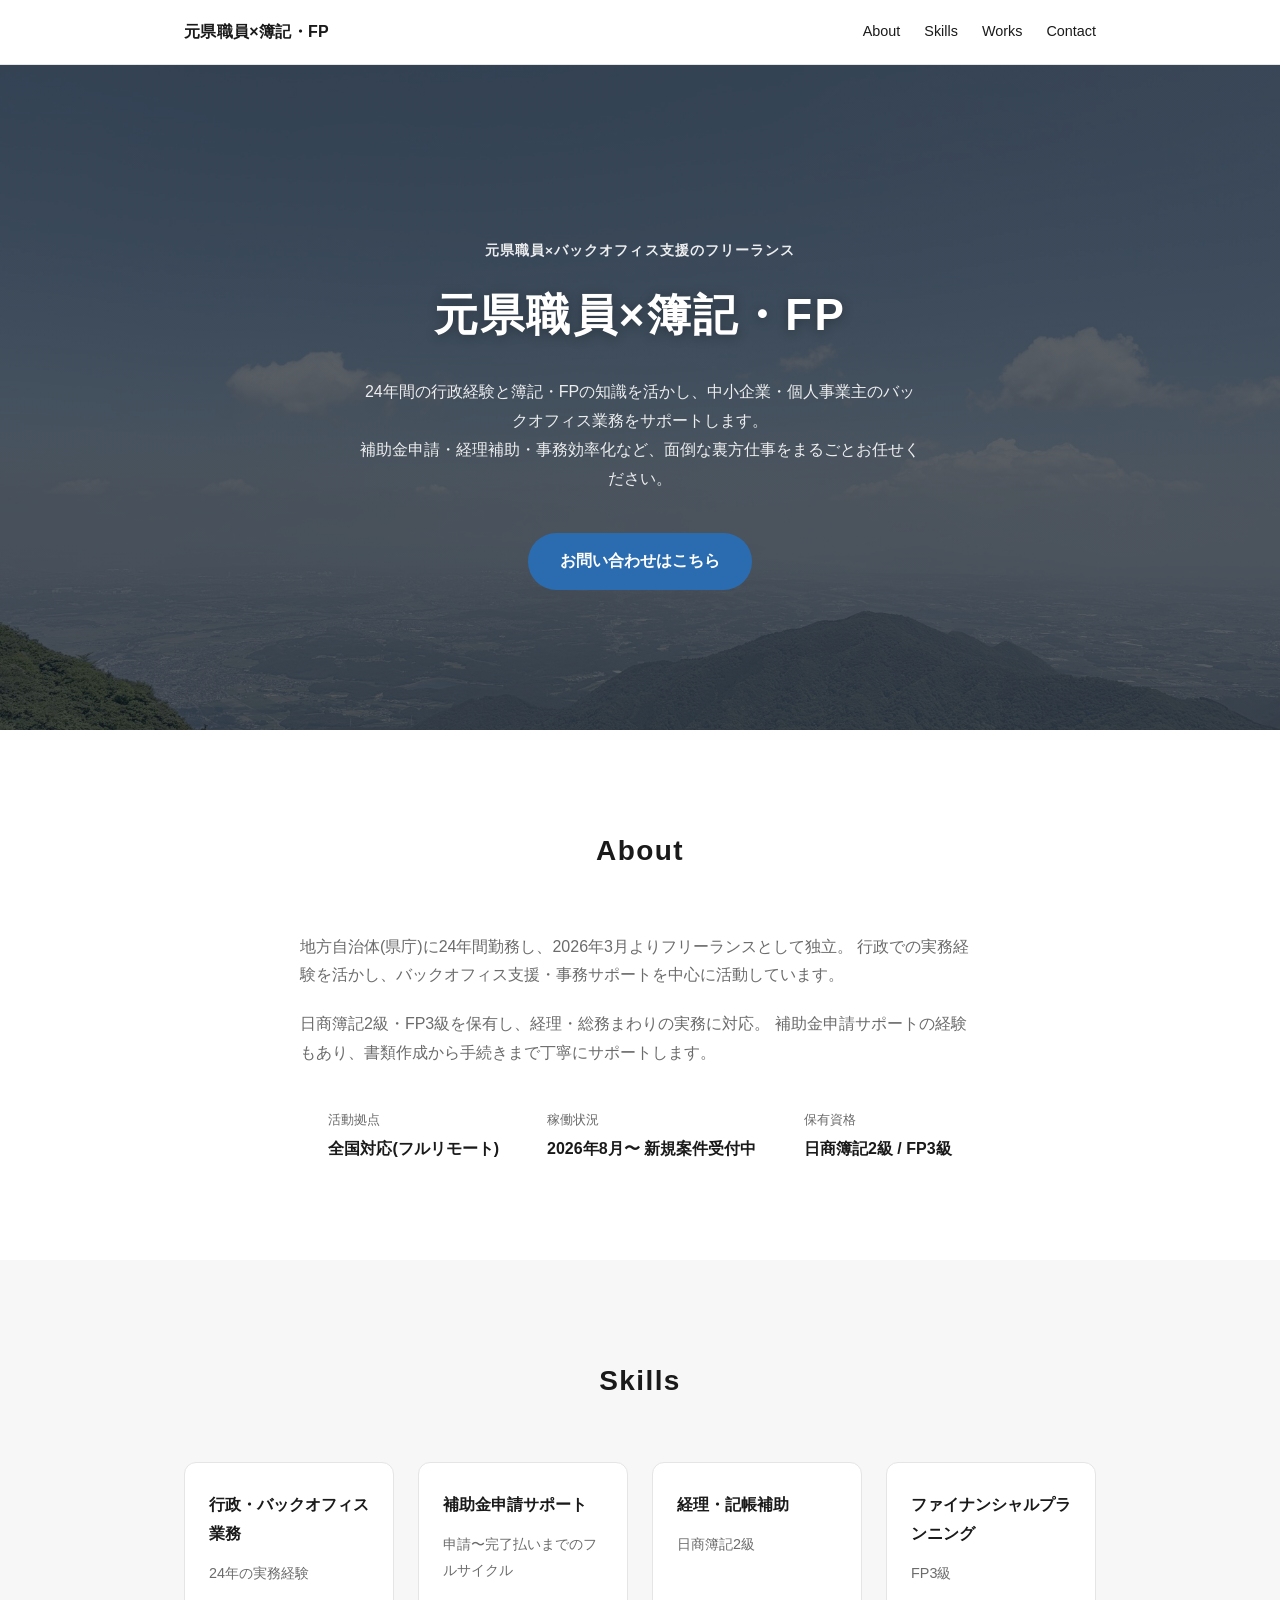
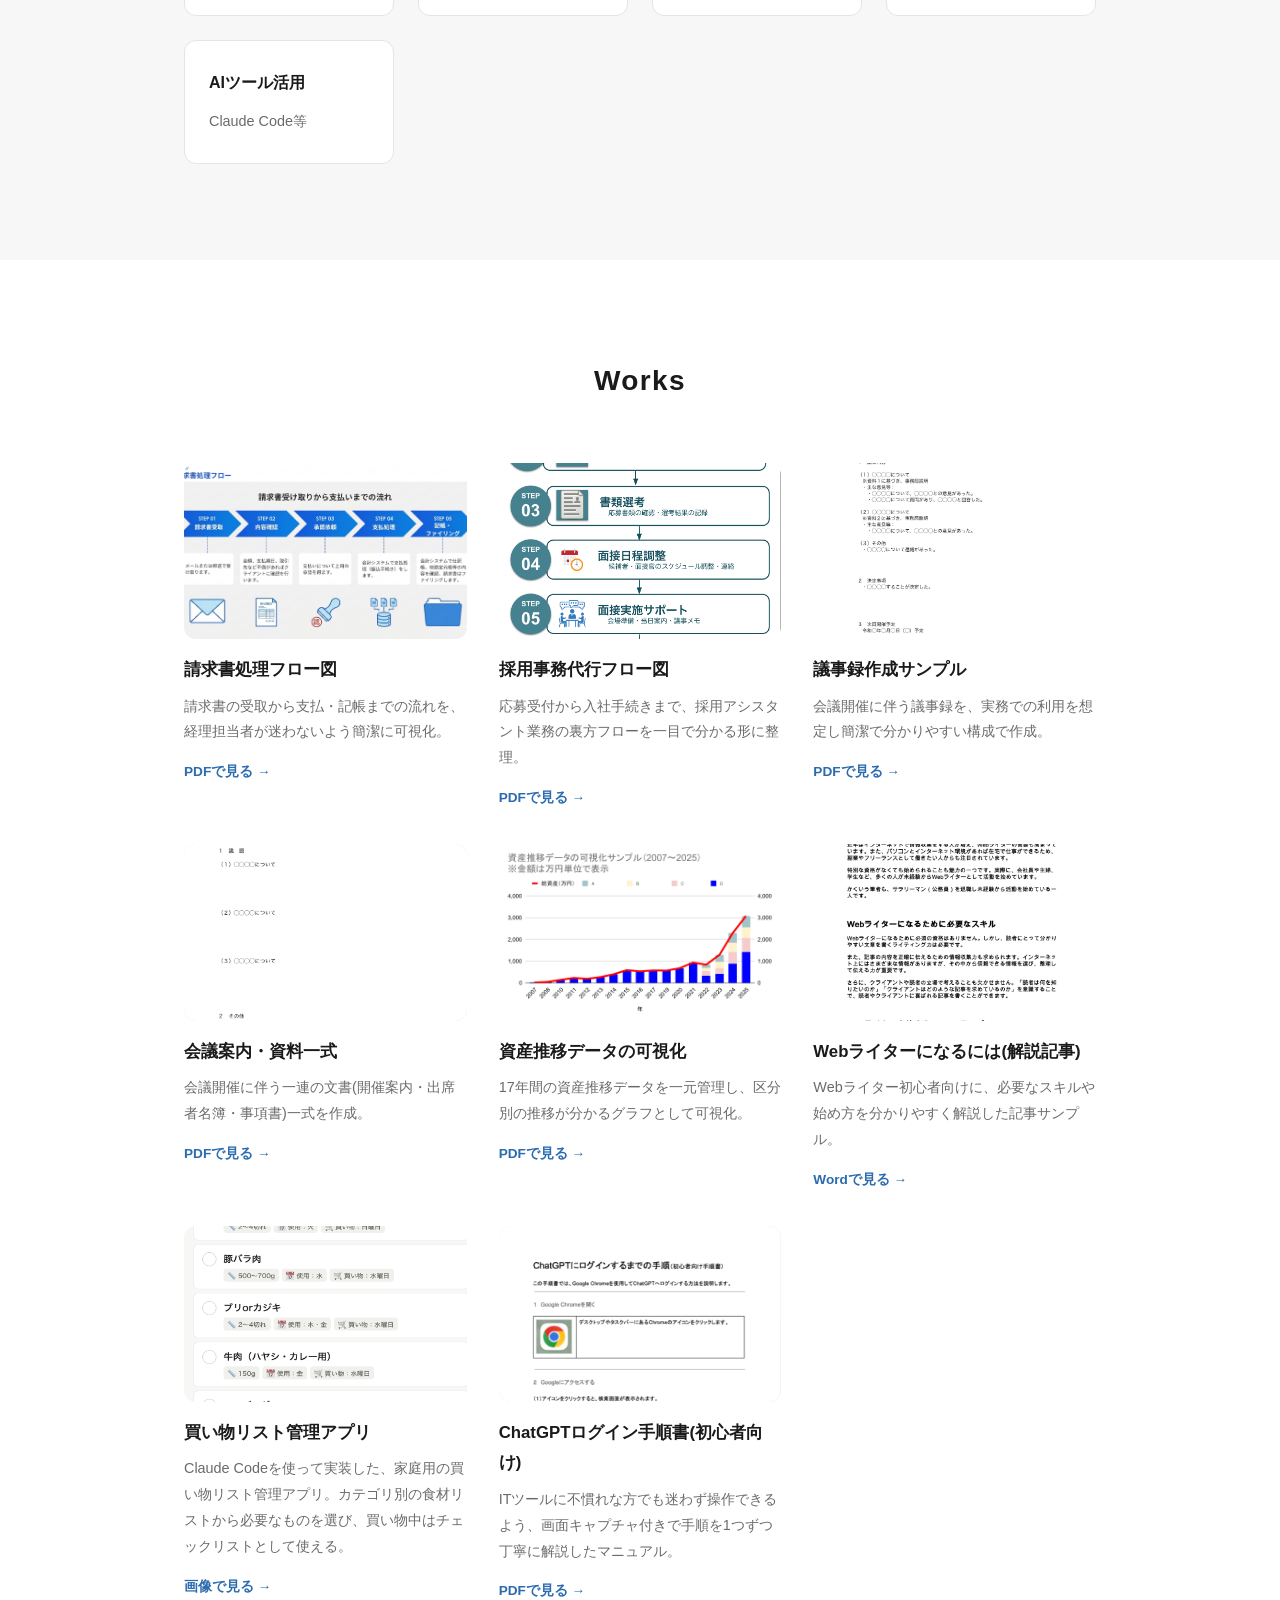
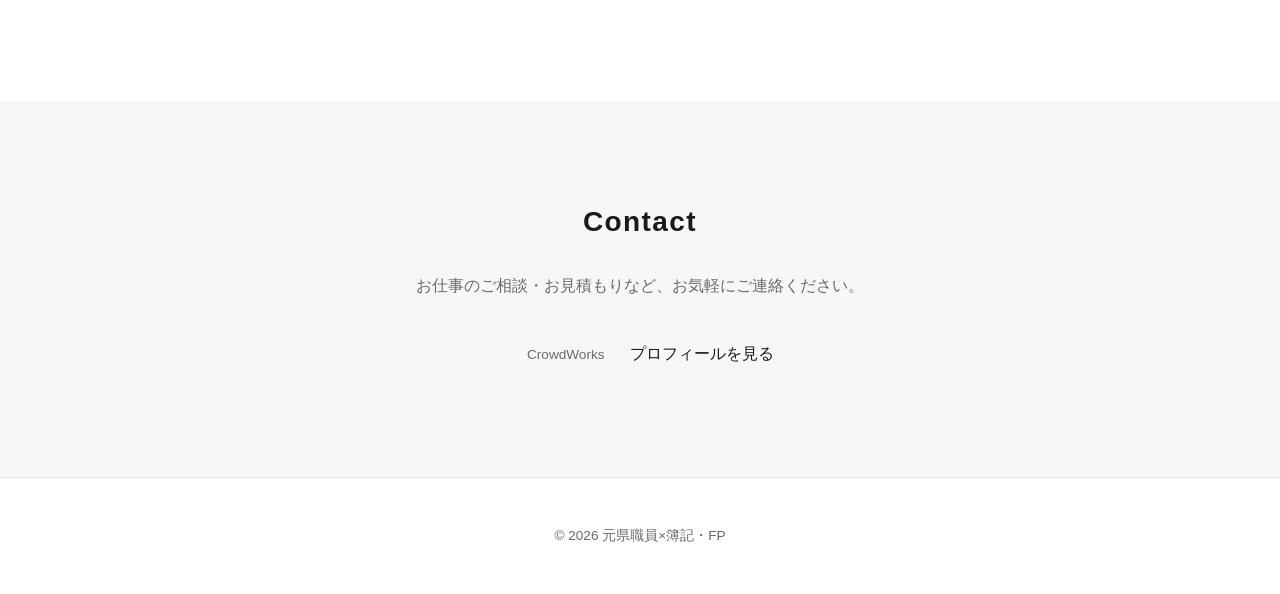
==== commit 3855c1f3: "WorksにChatGPTログイン手順書サンプルを追加 初心者向けの操作マニュアル作成力を示す実績として、画面キャプチャ付き手順書を掲載。ポートレート形式のサムネイルはタイトルが見えるよう上寄せ表示に" ====
--- a/index.html
+++ b/index.html
@@ -141,6 +141,12 @@
           <p>Claude Codeを使って実装した、家庭用の買い物リスト管理アプリ。カテゴリ別の食材リストから必要なものを選び、買い物中はチェックリストとして使える。</p>
           <a class="work-card__link" href="assets/works/shopping-app.png" target="_blank" rel="noopener noreferrer">画像で見る →</a>
         </article>
+        <article class="work-card">
+          <div class="work-card__thumb work-card__thumb--top"><img src="assets/works/chatgpt-login-guide.png" alt="ChatGPTログイン手順書サンプル" loading="lazy"></div>
+          <h3>ChatGPTログイン手順書(初心者向け)</h3>
+          <p>ITツールに不慣れな方でも迷わず操作できるよう、画面キャプチャ付きで手順を1つずつ丁寧に解説したマニュアル。</p>
+          <a class="work-card__link" href="assets/works/chatgpt-login-guide.pdf" target="_blank" rel="noopener noreferrer">PDFで見る →</a>
+        </article>
       </div>
     </div>
   </section>
--- a/style.css
+++ b/style.css
@@ -71,27 +71,33 @@
 
 /* Hero */
 .hero {
-  padding: 120px 0 100px;
-  text-align: center;
+  padding: 160px 0 140px;
+  text-align: center;
+  background: linear-gradient(rgba(20, 30, 40, 0.55), rgba(20, 30, 40, 0.55)), url("assets/hero-suzuka.jpg");
+  background-size: cover;
+  background-position: center;
+  color: #fff;
 }
 
 .hero__eyebrow {
-  color: var(--color-accent);
+  color: #fff;
   font-weight: 600;
   letter-spacing: 0.08em;
   font-size: 0.85rem;
   text-transform: uppercase;
   margin-bottom: 12px;
+  opacity: 0.9;
 }
 
 .hero__title {
   font-size: 2.75rem;
   margin: 0 0 24px;
   letter-spacing: 0.05em;
+  text-shadow: 0 2px 12px rgba(0, 0, 0, 0.3);
 }
 
 .hero__lead {
-  color: var(--color-text-muted);
+  color: rgba(255, 255, 255, 0.9);
   max-width: 560px;
   margin: 0 auto 40px;
 }
@@ -199,6 +205,10 @@
   display: block;
 }
 
+.work-card__thumb--top img {
+  object-position: top;
+}
+
 .work-card h3 {
   margin: 0 0 8px;
   font-size: 1.05rem;
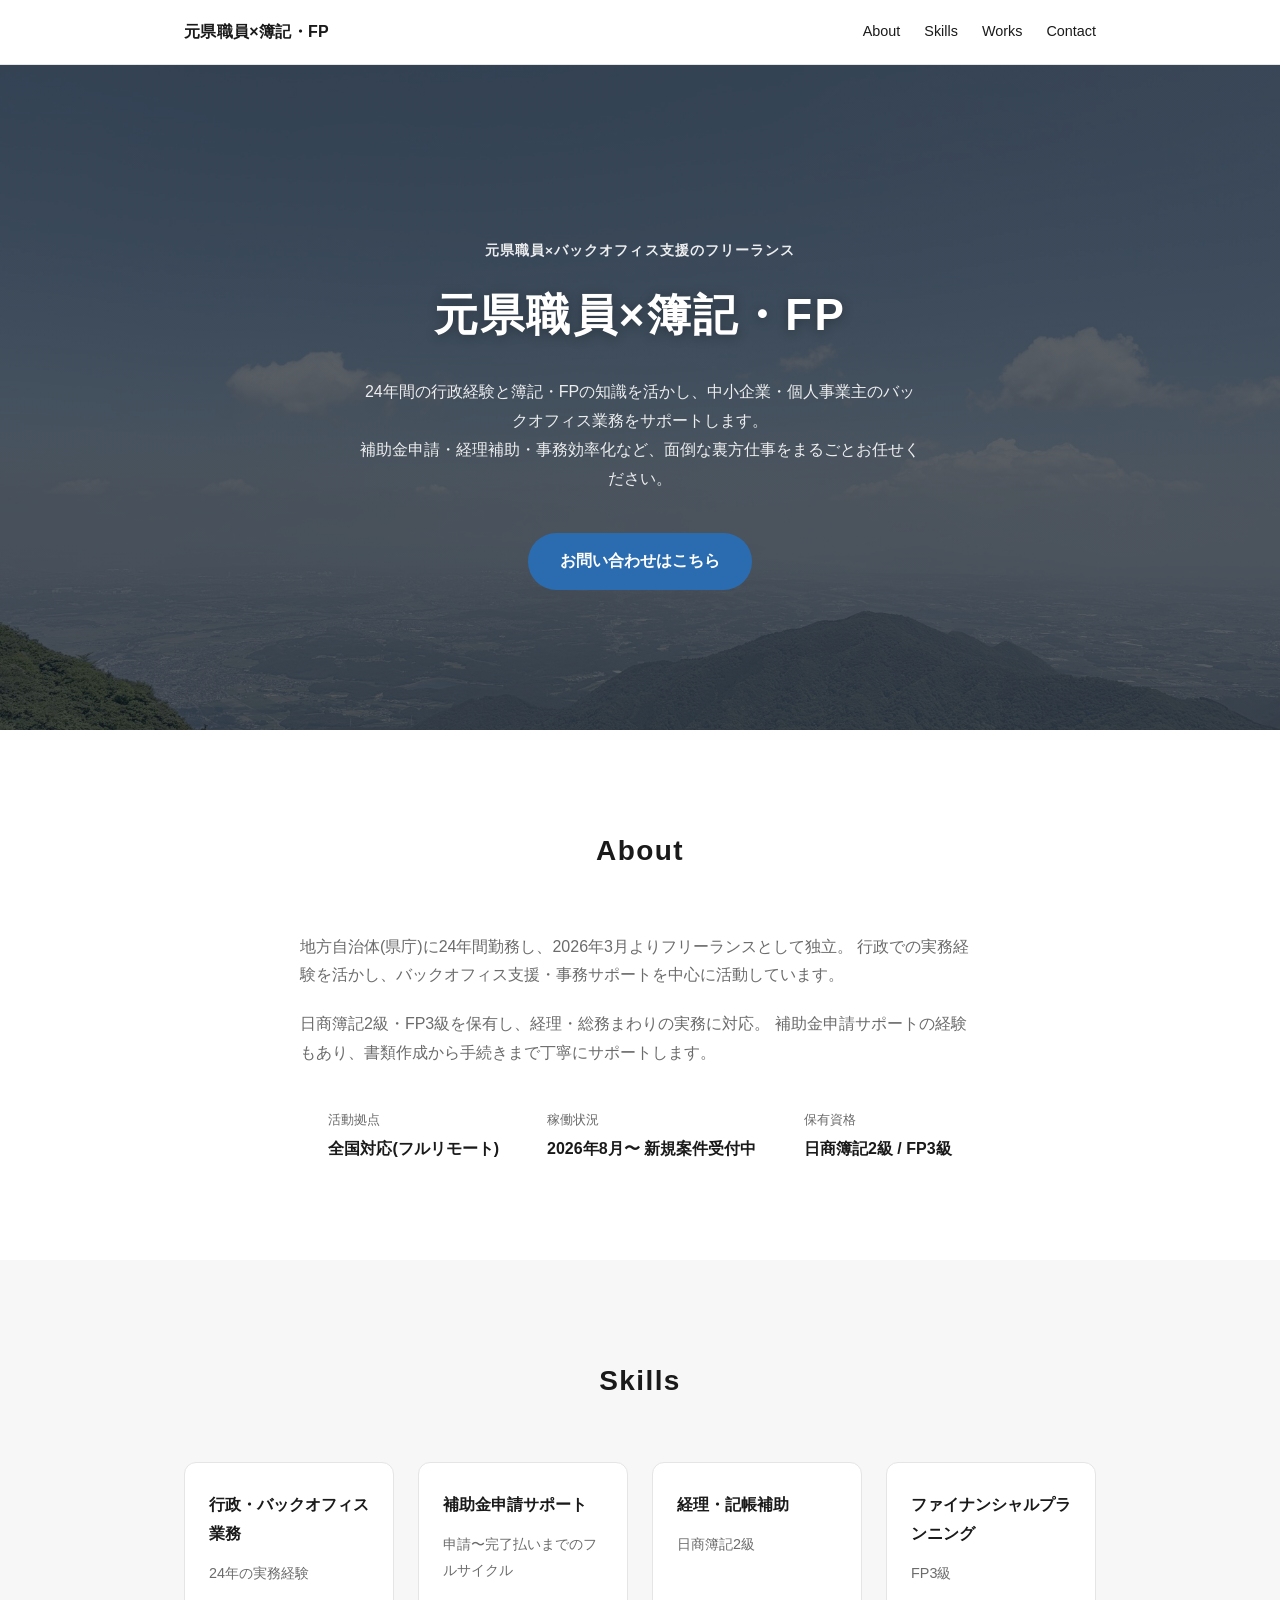
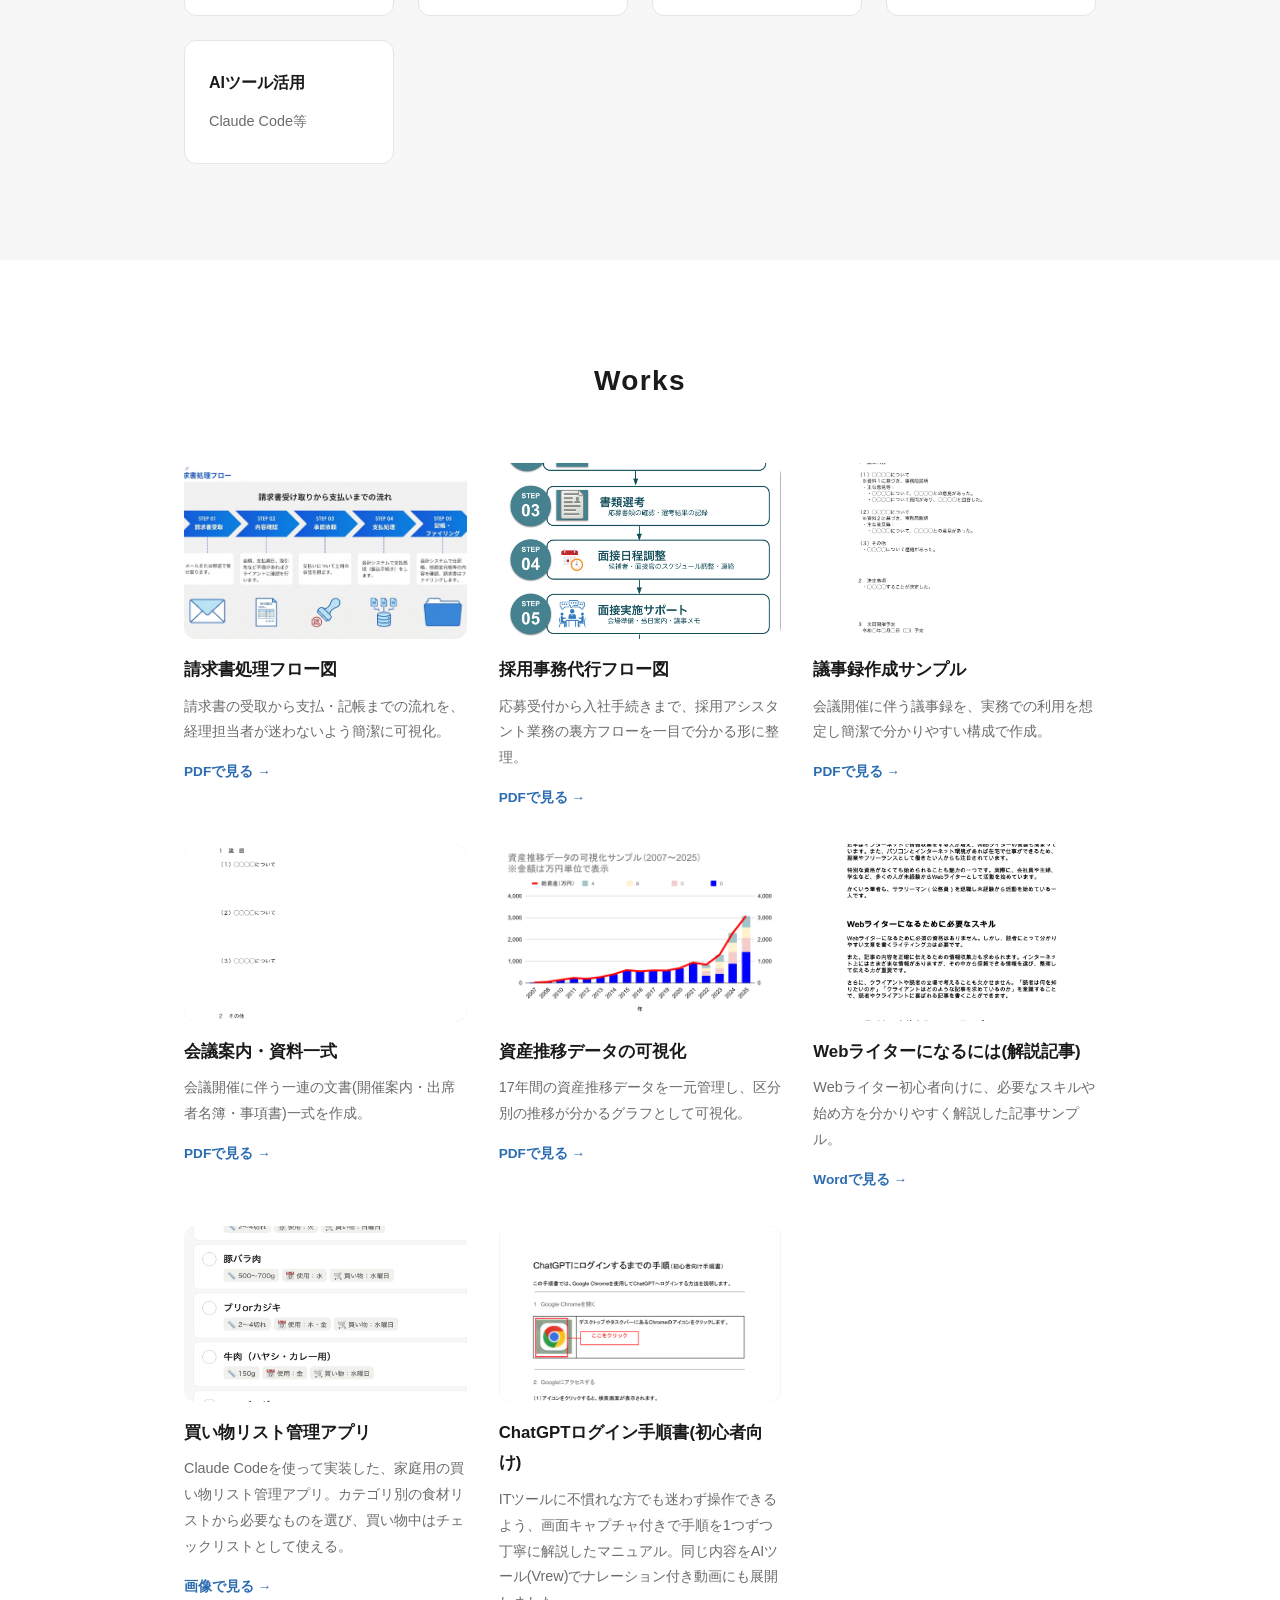
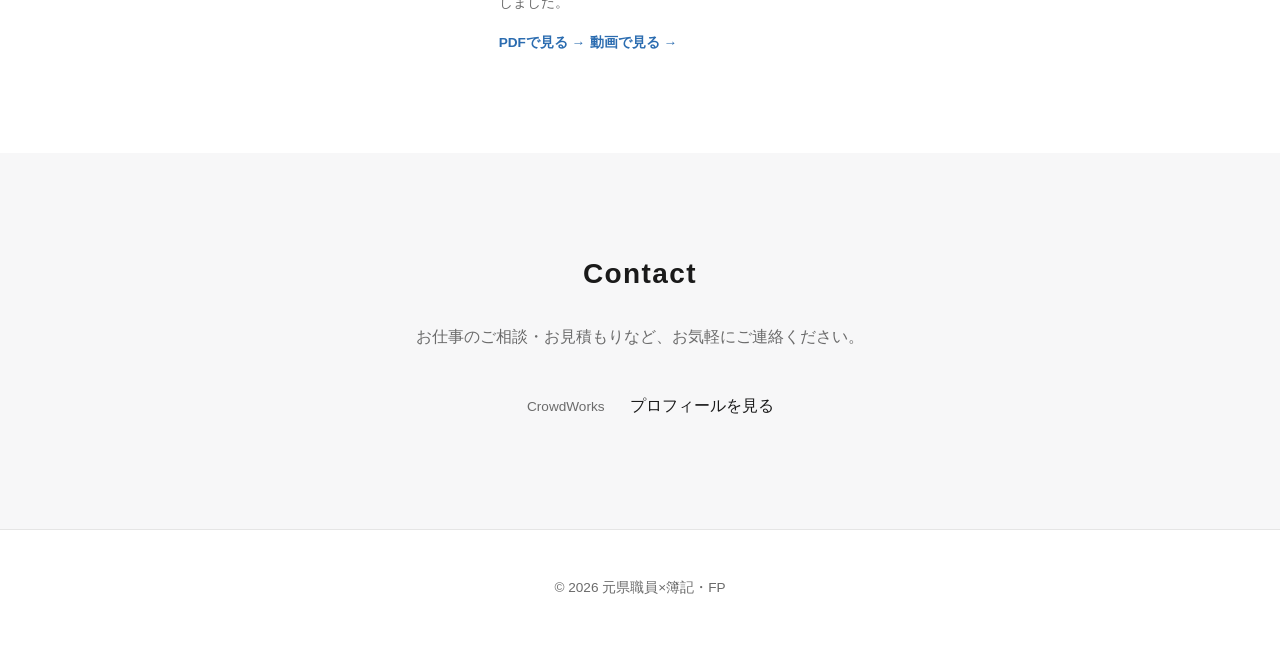
==== commit 8acc6c78: "WorksにChatGPTログイン手順書の動画版を追加 Vrewでナレーション・字幕付き動画を制作し、既存のPDF版マニュアルと並べて掲載。同じ手順書をドキュメントと動画の両方で示せることをアピール。" ====
--- a/index.html
+++ b/index.html
@@ -144,8 +144,9 @@
         <article class="work-card">
           <div class="work-card__thumb work-card__thumb--top"><img src="assets/works/chatgpt-login-guide.png" alt="ChatGPTログイン手順書サンプル" loading="lazy"></div>
           <h3>ChatGPTログイン手順書(初心者向け)</h3>
-          <p>ITツールに不慣れな方でも迷わず操作できるよう、画面キャプチャ付きで手順を1つずつ丁寧に解説したマニュアル。</p>
+          <p>ITツールに不慣れな方でも迷わず操作できるよう、画面キャプチャ付きで手順を1つずつ丁寧に解説したマニュアル。同じ内容をAIツール(Vrew)でナレーション付き動画にも展開しました。</p>
           <a class="work-card__link" href="assets/works/chatgpt-login-guide.pdf" target="_blank" rel="noopener noreferrer">PDFで見る →</a>
+          <a class="work-card__link" href="assets/works/chatgpt-login-guide.mp4" target="_blank" rel="noopener noreferrer">動画で見る →</a>
         </article>
       </div>
     </div>
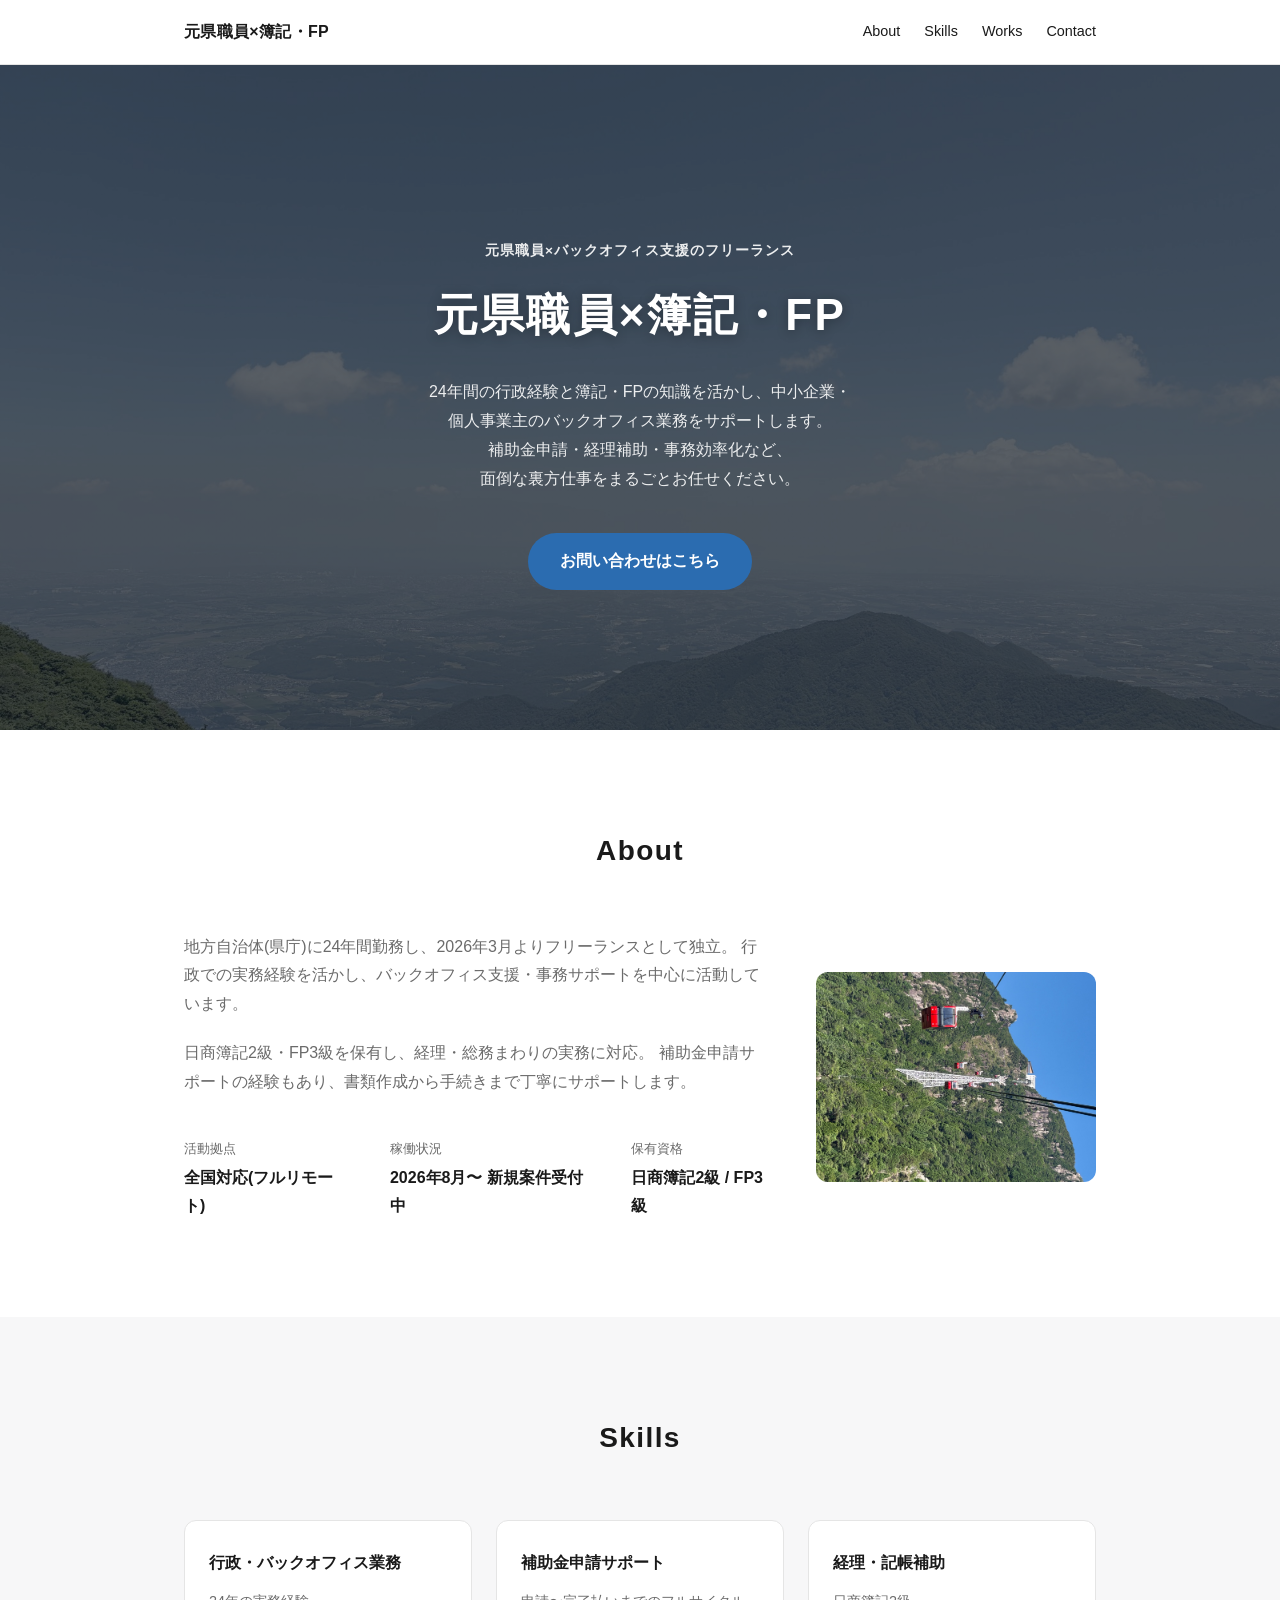
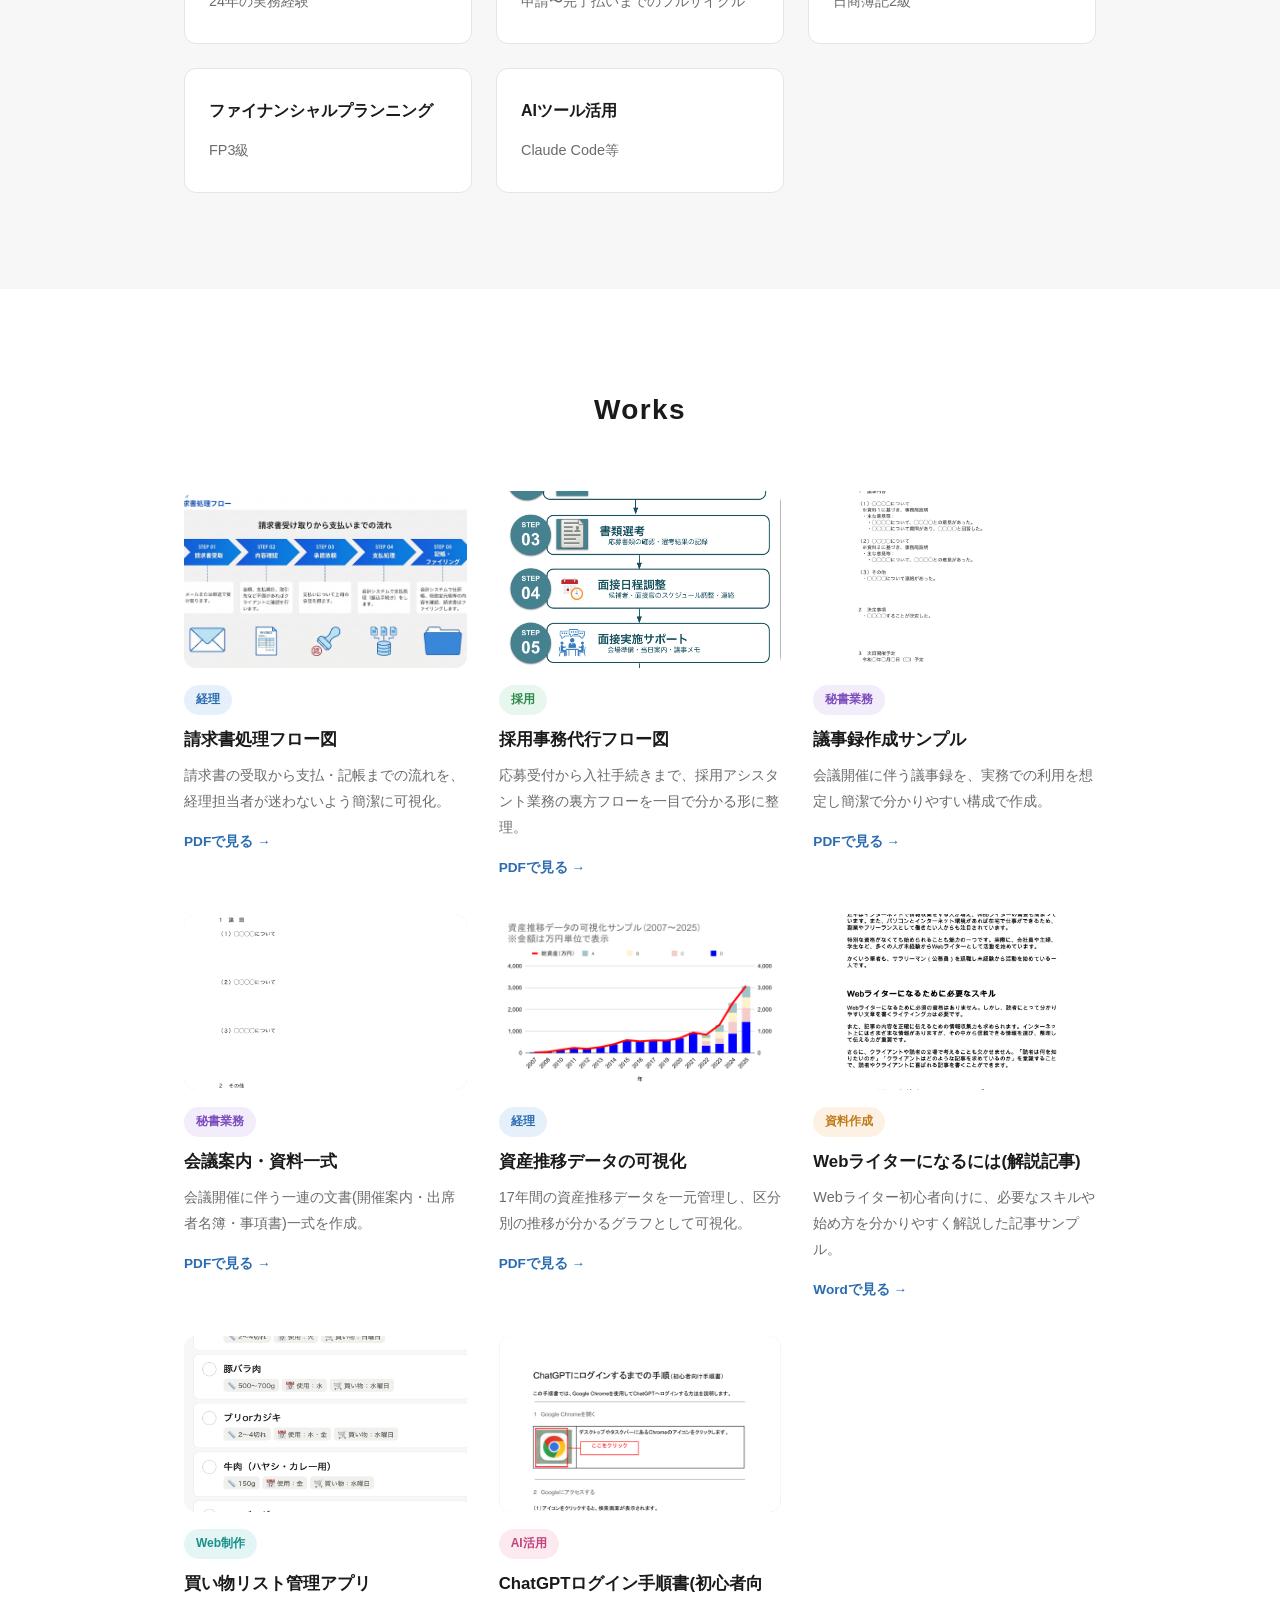
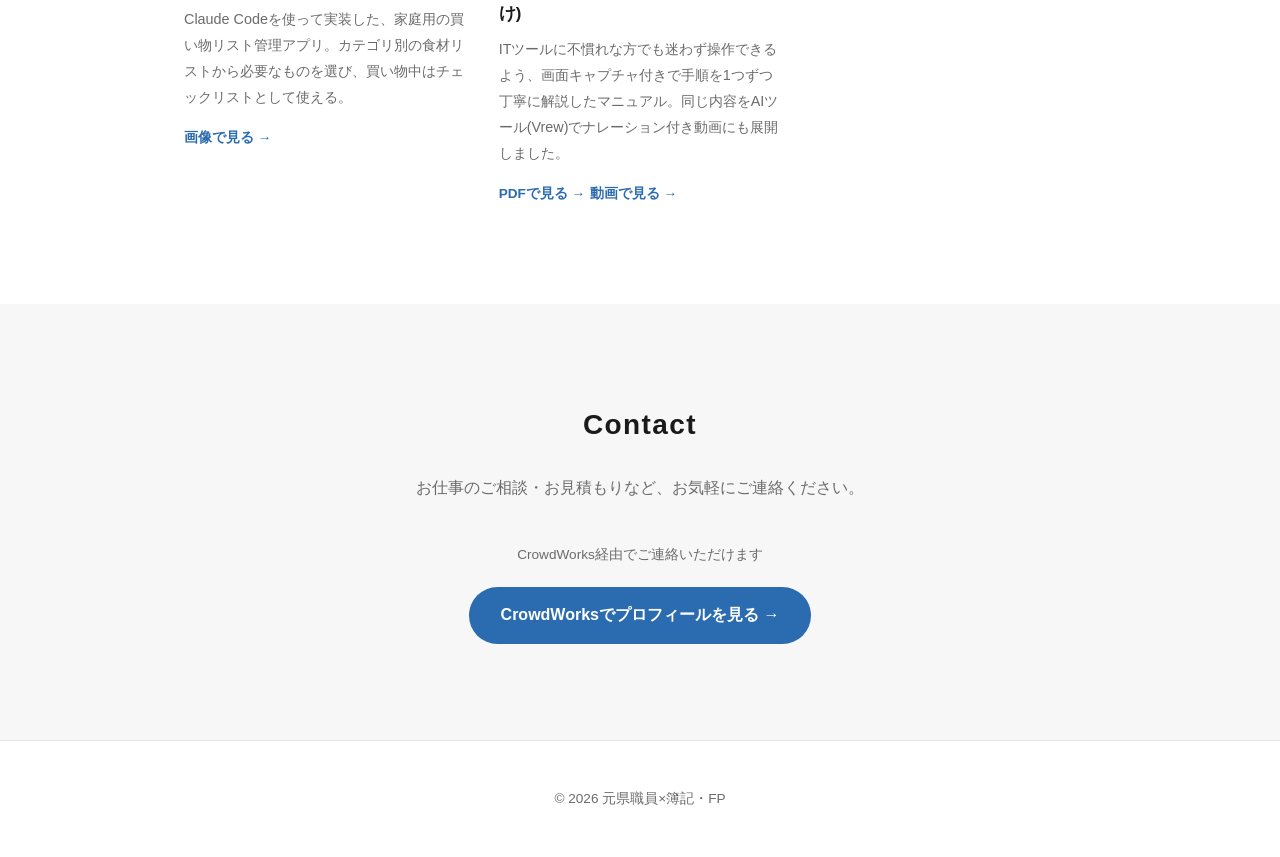
==== commit 286bc78e: "UI/UXレビューを踏まえたブラッシュアップ サブエージェントによるUI/UXレビューで見つかった5件を対応: - モバイルヘッダーのロゴ折り返し・ナビ圧迫を解消 - ContactのCTAをボタン化" ====
--- a/index.html
+++ b/index.html
@@ -63,6 +63,9 @@
             </div>
           </dl>
         </div>
+        <div class="about__photo">
+          <img src="assets/about-ropeway.jpg" alt="鈴鹿山脈・御在所ロープウェイからの一枚" loading="lazy">
+        </div>
       </div>
     </div>
   </section>
@@ -101,48 +104,56 @@
       <div class="works">
         <article class="work-card">
           <div class="work-card__thumb"><img src="assets/works/invoice-flow.png" alt="請求書処理フロー図サンプル" loading="lazy"></div>
+          <span class="work-card__tag work-card__tag--accounting">経理</span>
           <h3>請求書処理フロー図</h3>
           <p>請求書の受取から支払・記帳までの流れを、経理担当者が迷わないよう簡潔に可視化。</p>
           <a class="work-card__link" href="assets/works/invoice-flow.pdf" target="_blank" rel="noopener noreferrer">PDFで見る →</a>
         </article>
         <article class="work-card">
           <div class="work-card__thumb"><img src="assets/works/hiring-flow.png" alt="採用事務代行フロー図サンプル" loading="lazy"></div>
+          <span class="work-card__tag work-card__tag--hiring">採用</span>
           <h3>採用事務代行フロー図</h3>
           <p>応募受付から入社手続きまで、採用アシスタント業務の裏方フローを一目で分かる形に整理。</p>
           <a class="work-card__link" href="assets/works/hiring-flow.pdf" target="_blank" rel="noopener noreferrer">PDFで見る →</a>
         </article>
         <article class="work-card">
           <div class="work-card__thumb"><img src="assets/works/meeting-minutes.png" alt="議事録作成サンプル" loading="lazy"></div>
+          <span class="work-card__tag work-card__tag--secretary">秘書業務</span>
           <h3>議事録作成サンプル</h3>
           <p>会議開催に伴う議事録を、実務での利用を想定し簡潔で分かりやすい構成で作成。</p>
           <a class="work-card__link" href="assets/works/meeting-minutes.pdf" target="_blank" rel="noopener noreferrer">PDFで見る →</a>
         </article>
         <article class="work-card">
           <div class="work-card__thumb"><img src="assets/works/meeting-notice.png" alt="会議案内・資料一式サンプル" loading="lazy"></div>
+          <span class="work-card__tag work-card__tag--secretary">秘書業務</span>
           <h3>会議案内・資料一式</h3>
           <p>会議開催に伴う一連の文書(開催案内・出席者名簿・事項書)一式を作成。</p>
           <a class="work-card__link" href="assets/works/meeting-notice.pdf" target="_blank" rel="noopener noreferrer">PDFで見る →</a>
         </article>
         <article class="work-card">
           <div class="work-card__thumb"><img src="assets/works/asset-tracking.png" alt="資産推移データの可視化サンプル" loading="lazy"></div>
+          <span class="work-card__tag work-card__tag--accounting">経理</span>
           <h3>資産推移データの可視化</h3>
           <p>17年間の資産推移データを一元管理し、区分別の推移が分かるグラフとして可視化。</p>
           <a class="work-card__link" href="assets/works/asset-tracking.pdf" target="_blank" rel="noopener noreferrer">PDFで見る →</a>
         </article>
         <article class="work-card">
           <div class="work-card__thumb"><img src="assets/works/web-writer-guide.png" alt="Webライターになるには解説記事サンプル" loading="lazy"></div>
+          <span class="work-card__tag work-card__tag--docs">資料作成</span>
           <h3>Webライターになるには(解説記事)</h3>
           <p>Webライター初心者向けに、必要なスキルや始め方を分かりやすく解説した記事サンプル。</p>
           <a class="work-card__link" href="assets/works/web-writer-guide.docx" target="_blank" rel="noopener noreferrer">Wordで見る →</a>
         </article>
         <article class="work-card">
           <div class="work-card__thumb"><img src="assets/works/shopping-app.png" alt="買い物リスト管理アプリのスクリーンショット" loading="lazy"></div>
+          <span class="work-card__tag work-card__tag--webdev">Web制作</span>
           <h3>買い物リスト管理アプリ</h3>
           <p>Claude Codeを使って実装した、家庭用の買い物リスト管理アプリ。カテゴリ別の食材リストから必要なものを選び、買い物中はチェックリストとして使える。</p>
           <a class="work-card__link" href="assets/works/shopping-app.png" target="_blank" rel="noopener noreferrer">画像で見る →</a>
         </article>
         <article class="work-card">
           <div class="work-card__thumb work-card__thumb--top"><img src="assets/works/chatgpt-login-guide.png" alt="ChatGPTログイン手順書サンプル" loading="lazy"></div>
+          <span class="work-card__tag work-card__tag--ai">AI活用</span>
           <h3>ChatGPTログイン手順書(初心者向け)</h3>
           <p>ITツールに不慣れな方でも迷わず操作できるよう、画面キャプチャ付きで手順を1つずつ丁寧に解説したマニュアル。同じ内容をAIツール(Vrew)でナレーション付き動画にも展開しました。</p>
           <a class="work-card__link" href="assets/works/chatgpt-login-guide.pdf" target="_blank" rel="noopener noreferrer">PDFで見る →</a>
@@ -157,7 +168,8 @@
       <h2 class="section__title">Contact</h2>
       <p class="contact__lead">お仕事のご相談・お見積もりなど、お気軽にご連絡ください。</p>
       <div class="contact__info">
-        <p><span>CrowdWorks</span> <a href="https://crowdworks.jp/public/employees/6427479" target="_blank" rel="noopener noreferrer">プロフィールを見る</a></p>
+        <p class="contact__info__channel">CrowdWorks経由でご連絡いただけます</p>
+        <a href="https://crowdworks.jp/public/employees/6427479" target="_blank" rel="noopener noreferrer" class="button">CrowdWorksでプロフィールを見る →</a>
       </div>
     </div>
   </section>
--- a/style.css
+++ b/style.css
@@ -57,6 +57,7 @@
 .logo {
   font-weight: 700;
   letter-spacing: 0.02em;
+  white-space: nowrap;
 }
 
 .nav {
@@ -94,12 +95,15 @@
   margin: 0 0 24px;
   letter-spacing: 0.05em;
   text-shadow: 0 2px 12px rgba(0, 0, 0, 0.3);
+  word-break: keep-all;
 }
 
 .hero__lead {
   color: rgba(255, 255, 255, 0.9);
   max-width: 560px;
   margin: 0 auto 40px;
+  word-break: keep-all;
+  overflow-wrap: break-word;
 }
 
 .button {
@@ -133,18 +137,38 @@
 }
 
 /* About */
+.about {
+  display: flex;
+  gap: 48px;
+  align-items: center;
+}
+
+.about__text {
+  flex: 1;
+}
+
 .about__text p {
   color: var(--color-text-muted);
-  max-width: 680px;
-  margin: 0 auto 20px;
+  margin: 0 0 20px;
 }
 
 .about__meta {
   display: flex;
   gap: 48px;
-  justify-content: center;
   margin: 40px 0 0;
   padding: 0;
+}
+
+.about__photo {
+  flex-shrink: 0;
+  width: 280px;
+}
+
+.about__photo img {
+  width: 100%;
+  height: auto;
+  border-radius: 12px;
+  display: block;
 }
 
 .about__meta dt {
@@ -161,7 +185,7 @@
 /* Skills */
 .skills {
   display: grid;
-  grid-template-columns: repeat(auto-fit, minmax(200px, 1fr));
+  grid-template-columns: repeat(3, 1fr);
   gap: 24px;
 }
 
@@ -209,6 +233,45 @@
   object-position: top;
 }
 
+.work-card__tag {
+  display: inline-block;
+  font-size: 0.75rem;
+  font-weight: 600;
+  padding: 4px 12px;
+  border-radius: 999px;
+  margin-bottom: 10px;
+}
+
+.work-card__tag--accounting {
+  background: #e6f0fa;
+  color: #2b6cb0;
+}
+
+.work-card__tag--hiring {
+  background: #e8f7ee;
+  color: #2f8a4e;
+}
+
+.work-card__tag--secretary {
+  background: #f2ecfb;
+  color: #7c4dbd;
+}
+
+.work-card__tag--docs {
+  background: #fdf1e3;
+  color: #c07b1d;
+}
+
+.work-card__tag--webdev {
+  background: #e3f6f5;
+  color: #1a8f89;
+}
+
+.work-card__tag--ai {
+  background: #fdeaf0;
+  color: #c2447a;
+}
+
 .work-card h3 {
   margin: 0 0 8px;
   font-size: 1.05rem;
@@ -238,19 +301,10 @@
   text-align: center;
 }
 
-.contact__info p {
-  margin: 0 0 12px;
-}
-
-.contact__info span {
-  display: inline-block;
-  width: 120px;
+.contact__info__channel {
+  margin: 0 0 20px;
   color: var(--color-text-muted);
   font-size: 0.85rem;
-}
-
-.contact__info a:hover {
-  color: var(--color-accent);
 }
 
 /* Footer */
@@ -272,9 +326,22 @@
     font-size: 2.1rem;
   }
 
+  .logo {
+    font-size: 0.8rem;
+  }
+
   .nav {
-    gap: 16px;
-    font-size: 0.85rem;
+    gap: 10px;
+    font-size: 0.78rem;
+  }
+
+  .about {
+    flex-direction: column;
+  }
+
+  .about__photo {
+    width: 100%;
+    max-width: 320px;
   }
 
   .about__meta {
@@ -282,4 +349,18 @@
     align-items: center;
     gap: 16px;
   }
-}
+
+  .skills {
+    grid-template-columns: 1fr;
+  }
+
+  .work-card__thumb {
+    aspect-ratio: auto;
+  }
+
+  .work-card__thumb img {
+    height: auto;
+    object-fit: contain;
+    background: #fff;
+  }
+}
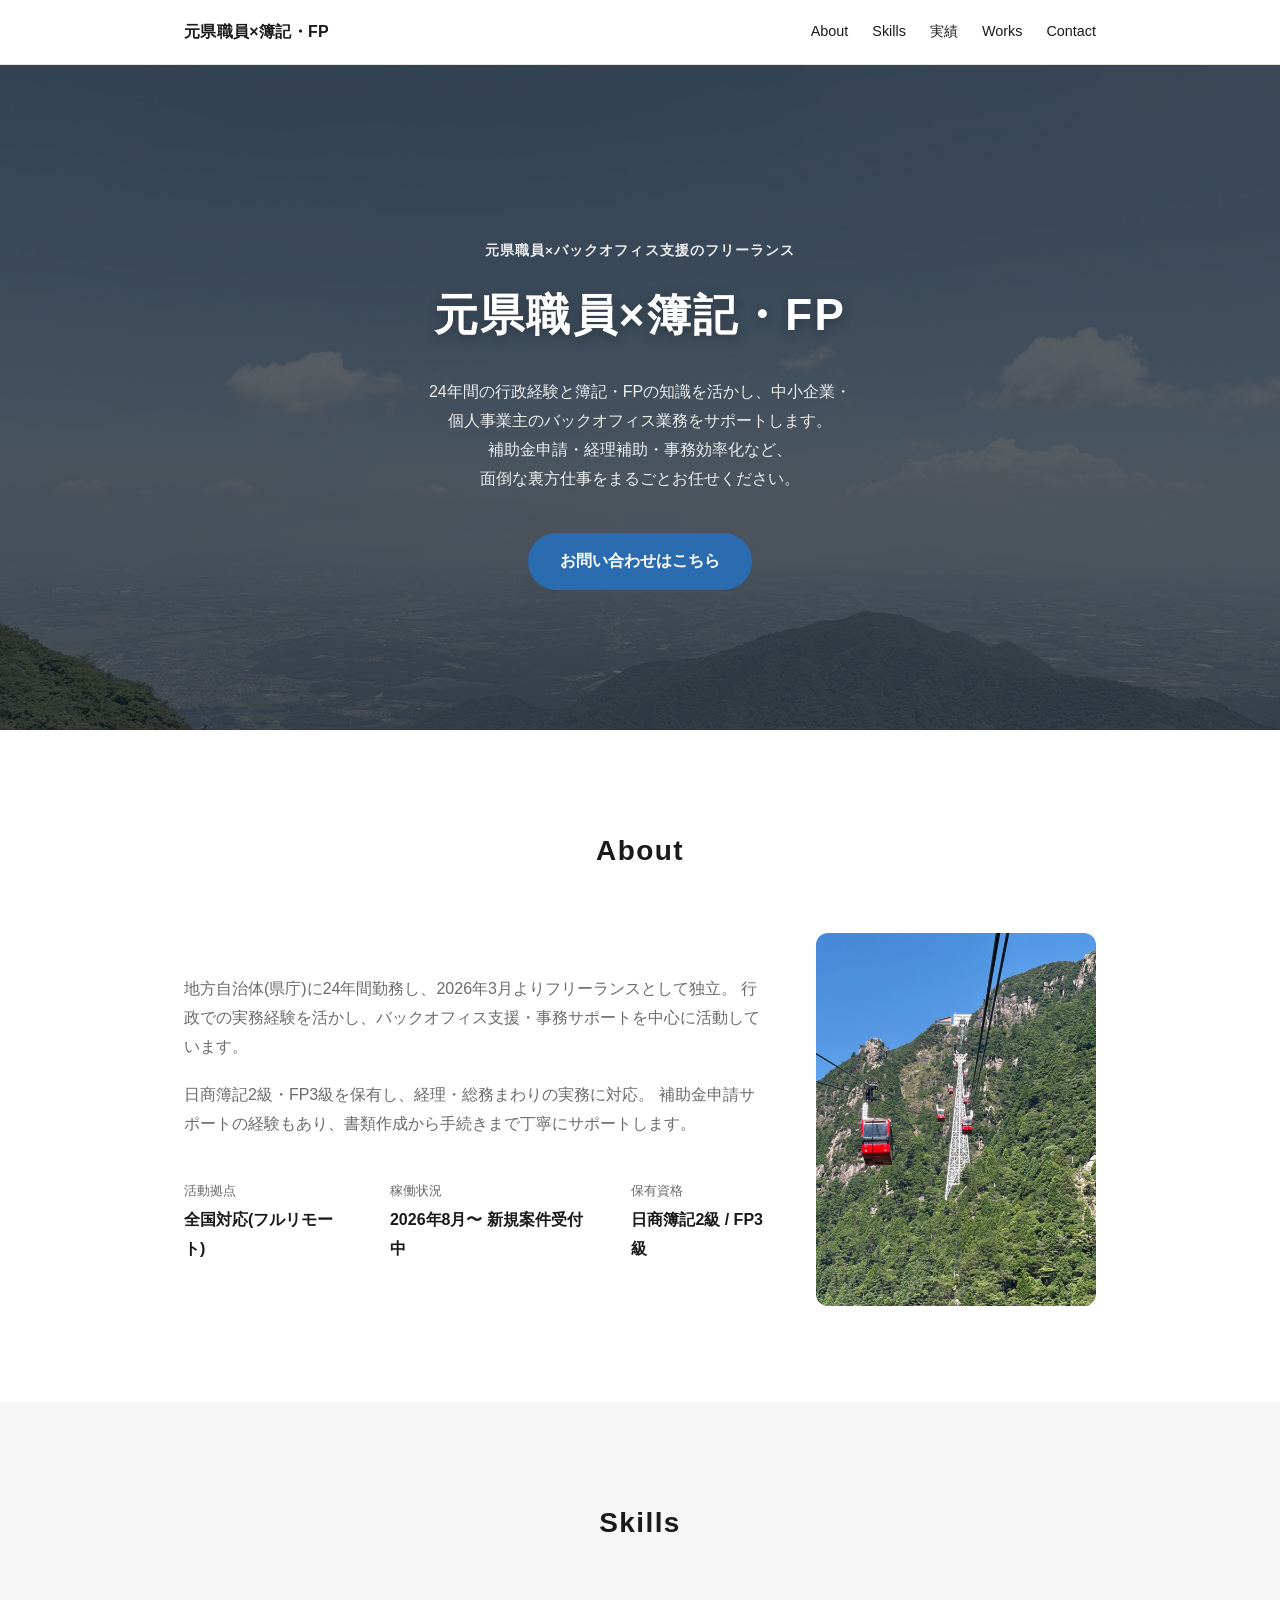
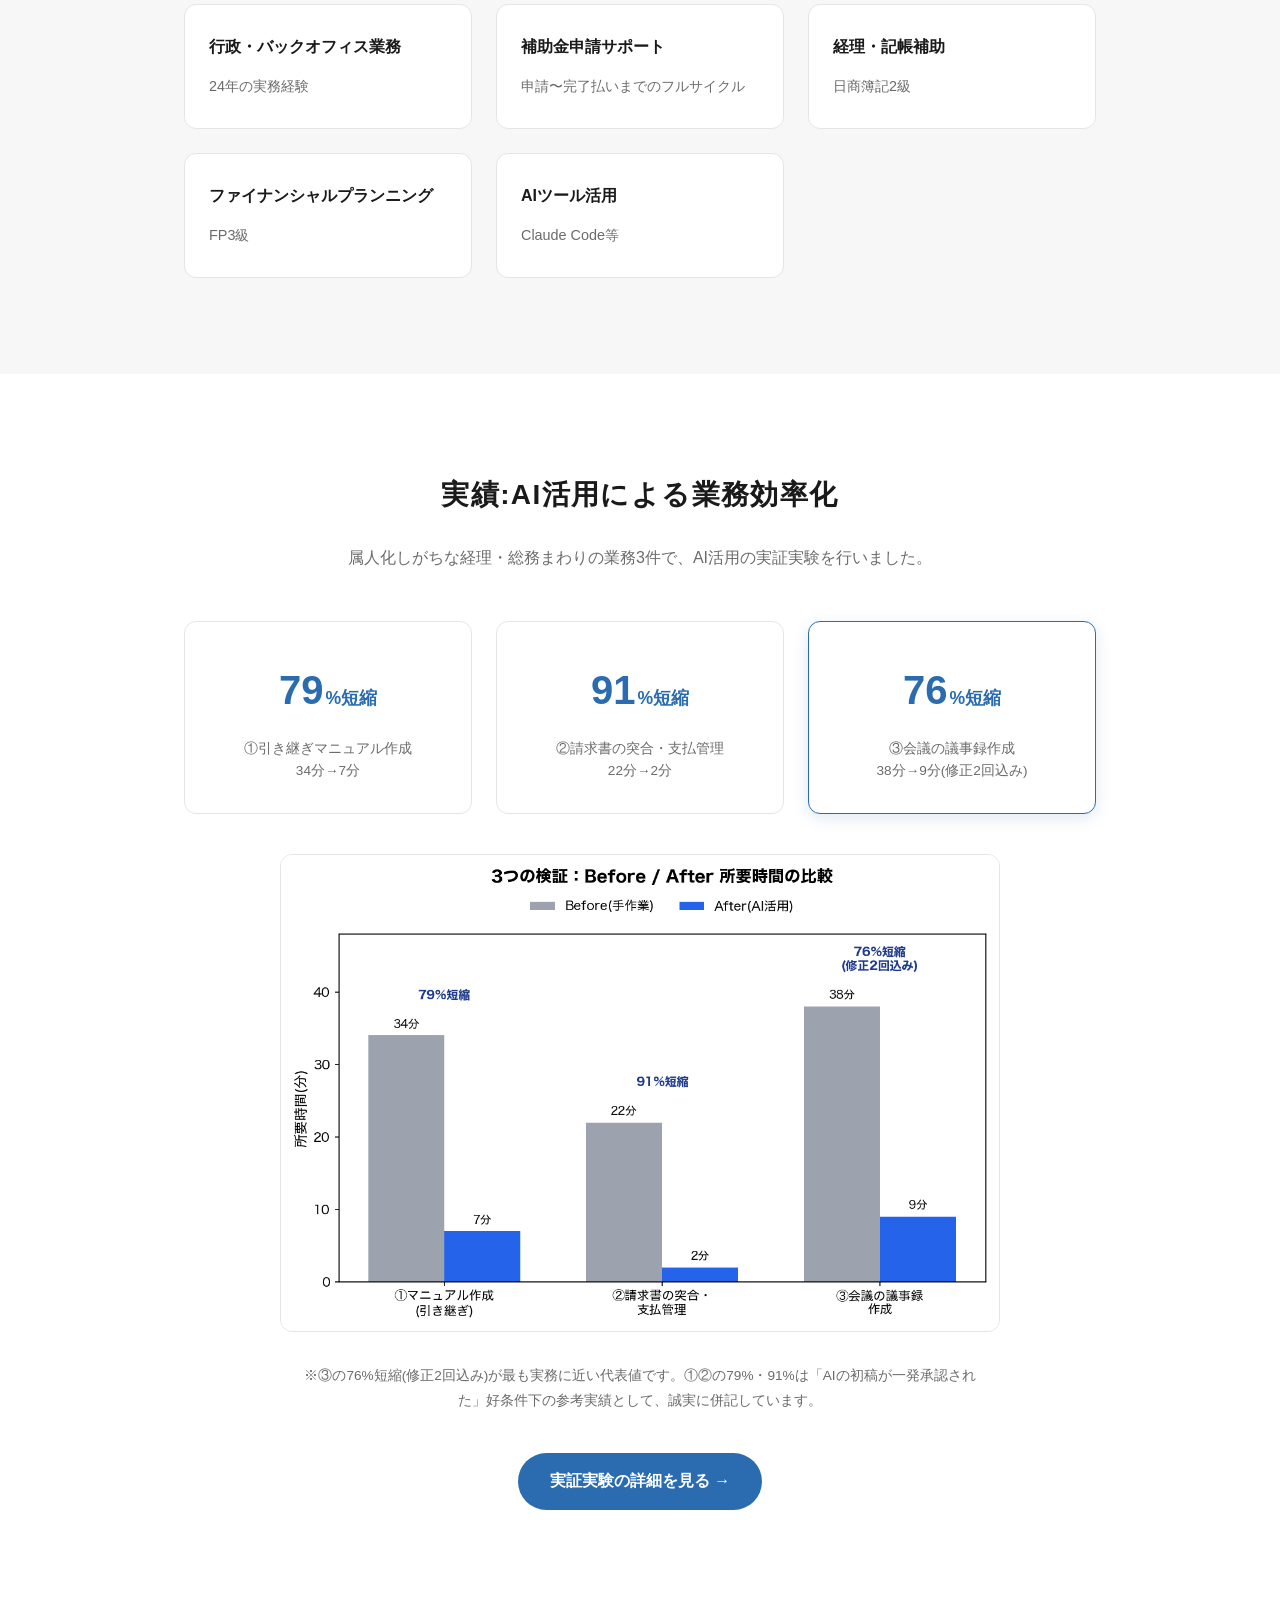
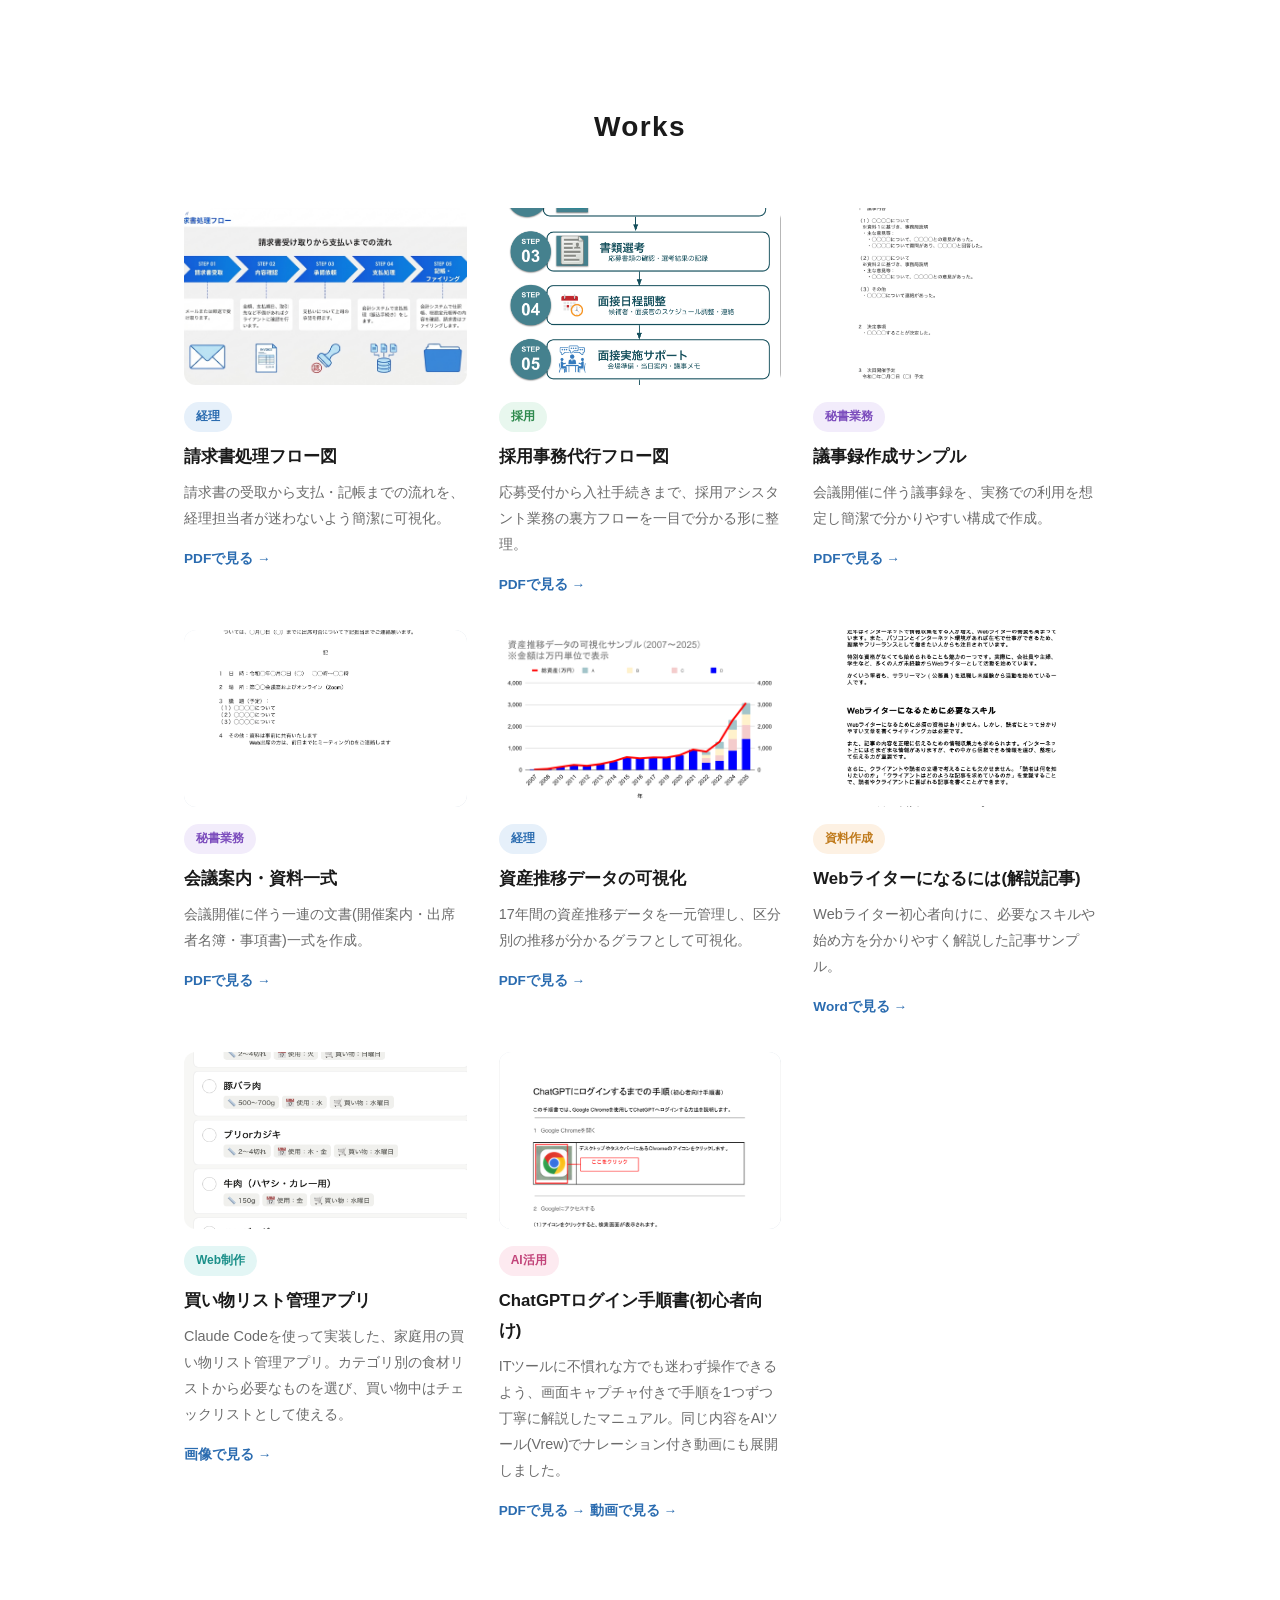
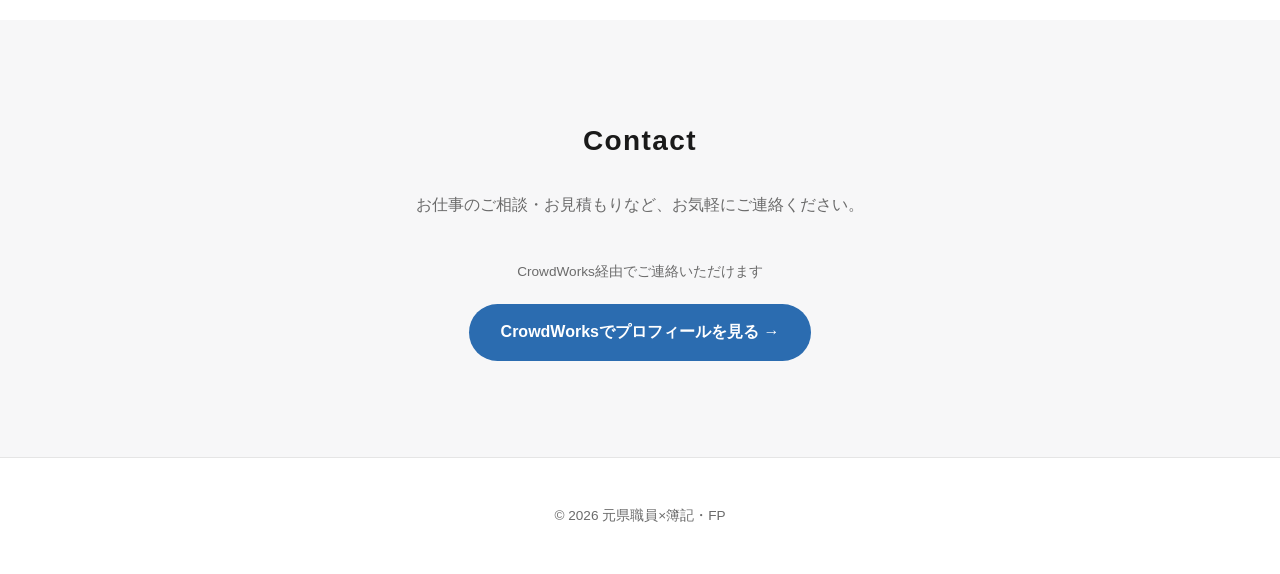
==== commit ae57a1a3: "実績:AI業務改善ラボの実証実験3件を掲載 Skills後に「実績」セクションを新設(79%/91%/76%短縮のスタット表示、③を実務に近い代表値として強調、Before/Afterグラフ)。詳細は" ====
--- a/index.html
+++ b/index.html
@@ -15,6 +15,7 @@
     <nav class="nav">
       <a href="#about">About</a>
       <a href="#skills">Skills</a>
+      <a href="#results">実績</a>
       <a href="#works">Works</a>
       <a href="#contact">Contact</a>
     </nav>
@@ -98,6 +99,38 @@
     </div>
   </section>
 
+  <section id="results" class="section">
+    <div class="container">
+      <h2 class="section__title">実績:AI活用による業務効率化</h2>
+      <p class="results__lead">
+        属人化しがちな経理・総務まわりの業務3件で、AI活用の実証実験を行いました。
+      </p>
+      <div class="results__stats">
+        <div class="results__stat">
+          <span class="results__stat-value">79<small>%短縮</small></span>
+          <span class="results__stat-label">①引き継ぎマニュアル作成<br>34分→7分</span>
+        </div>
+        <div class="results__stat">
+          <span class="results__stat-value">91<small>%短縮</small></span>
+          <span class="results__stat-label">②請求書の突合・支払管理<br>22分→2分</span>
+        </div>
+        <div class="results__stat results__stat--featured">
+          <span class="results__stat-value">76<small>%短縮</small></span>
+          <span class="results__stat-label">③会議の議事録作成<br>38分→9分(修正2回込み)</span>
+        </div>
+      </div>
+      <div class="results__chart">
+        <img src="assets/results/chart_3cases.png" alt="3つの検証のBefore/After所要時間比較グラフ" loading="lazy">
+      </div>
+      <p class="results__note">
+        ※③の76%短縮(修正2回込み)が最も実務に近い代表値です。①②の79%・91%は「AIの初稿が一発承認された」好条件下の参考実績として、誠実に併記しています。
+      </p>
+      <div class="results__cta">
+        <a href="case-study.html" class="button">実証実験の詳細を見る →</a>
+      </div>
+    </div>
+  </section>
+
   <section id="works" class="section">
     <div class="container">
       <h2 class="section__title">Works</h2>
--- a/style.css
+++ b/style.css
@@ -207,6 +207,80 @@
   font-size: 0.9rem;
 }
 
+/* Results */
+.results__lead {
+  text-align: center;
+  color: var(--color-text-muted);
+  max-width: 640px;
+  margin: -32px auto 48px;
+}
+
+.results__stats {
+  display: grid;
+  grid-template-columns: repeat(3, 1fr);
+  gap: 24px;
+  margin-bottom: 40px;
+}
+
+.results__stat {
+  background: #fff;
+  border: 1px solid var(--color-border);
+  border-radius: 12px;
+  padding: 32px 20px;
+  text-align: center;
+}
+
+.results__stat--featured {
+  border-color: var(--color-accent);
+  box-shadow: 0 4px 16px rgba(43, 108, 176, 0.15);
+}
+
+.results__stat-value {
+  display: block;
+  font-size: 2.5rem;
+  font-weight: 700;
+  color: var(--color-accent);
+  margin-bottom: 12px;
+}
+
+.results__stat-value small {
+  font-size: 1.1rem;
+  font-weight: 600;
+  margin-left: 2px;
+}
+
+.results__stat-label {
+  display: block;
+  font-size: 0.85rem;
+  color: var(--color-text-muted);
+  line-height: 1.6;
+}
+
+.results__chart {
+  max-width: 720px;
+  margin: 0 auto 32px;
+}
+
+.results__chart img {
+  width: 100%;
+  height: auto;
+  border-radius: 12px;
+  border: 1px solid var(--color-border);
+  display: block;
+}
+
+.results__note {
+  max-width: 680px;
+  margin: 0 auto 40px;
+  color: var(--color-text-muted);
+  font-size: 0.85rem;
+  text-align: center;
+}
+
+.results__cta {
+  text-align: center;
+}
+
 /* Works */
 .works {
   display: grid;
@@ -307,6 +381,139 @@
   font-size: 0.85rem;
 }
 
+/* Case study page */
+.case-hero {
+  padding-top: 64px;
+  padding-bottom: 48px;
+  text-align: center;
+  background: var(--color-bg-alt);
+}
+
+.case-hero__eyebrow {
+  color: var(--color-accent);
+  font-weight: 600;
+  letter-spacing: 0.08em;
+  font-size: 0.85rem;
+  text-transform: uppercase;
+  margin-bottom: 12px;
+}
+
+.case-hero__title {
+  font-size: 2rem;
+  margin: 0 0 16px;
+  letter-spacing: 0.03em;
+  word-break: keep-all;
+  overflow-wrap: break-word;
+}
+
+.case-hero__subtitle {
+  color: var(--color-text-muted);
+  max-width: 640px;
+  margin: 0 auto;
+  word-break: keep-all;
+  overflow-wrap: break-word;
+}
+
+.case-container {
+  max-width: 760px;
+}
+
+.case-section h2 {
+  font-size: 1.3rem;
+  margin: 56px 0 20px;
+  letter-spacing: 0.02em;
+}
+
+.case-section h2:first-child {
+  margin-top: 0;
+}
+
+.case-section p {
+  color: var(--color-text-muted);
+}
+
+.case-list {
+  color: var(--color-text-muted);
+  padding-left: 1.4em;
+}
+
+.case-list li {
+  margin-bottom: 8px;
+}
+
+.case-list--steps {
+  list-style: none;
+  padding-left: 0;
+}
+
+.case-list--steps li {
+  background: var(--color-bg-alt);
+  border-radius: 8px;
+  padding: 12px 16px;
+  margin-bottom: 10px;
+}
+
+.case-note {
+  background: var(--color-bg-alt);
+  border-radius: 8px;
+  padding: 16px 20px;
+  font-size: 0.9rem;
+}
+
+.case-table-scroll {
+  overflow-x: auto;
+}
+
+.case-table {
+  width: 100%;
+  border-collapse: collapse;
+  margin: 0 0 24px;
+  font-size: 0.95rem;
+}
+
+.case-table th,
+.case-table td {
+  border: 1px solid var(--color-border);
+  padding: 10px 14px;
+  text-align: left;
+}
+
+.case-table th {
+  background: var(--color-bg-alt);
+}
+
+.case-table__result td {
+  background: #eef5fb;
+  color: var(--color-accent);
+}
+
+.case-table--summary {
+  white-space: nowrap;
+}
+
+.case-chart {
+  margin: 0 0 32px;
+}
+
+.case-chart img {
+  width: 100%;
+  height: auto;
+  border-radius: 12px;
+  border: 1px solid var(--color-border);
+  display: block;
+}
+
+.case-cta {
+  text-align: center;
+  margin: 48px 0 32px;
+}
+
+.case-footnote {
+  text-align: center;
+  font-size: 0.8rem;
+  color: var(--color-text-muted);
+}
+
 /* Footer */
 .footer {
   padding: 32px 0;
@@ -326,13 +533,21 @@
     font-size: 2.1rem;
   }
 
+  .header__inner {
+    flex-wrap: wrap;
+    height: auto;
+    padding: 12px 0;
+    row-gap: 8px;
+  }
+
   .logo {
+    font-size: 0.95rem;
+  }
+
+  .nav {
+    width: 100%;
+    gap: 14px;
     font-size: 0.8rem;
-  }
-
-  .nav {
-    gap: 10px;
-    font-size: 0.78rem;
   }
 
   .about {
@@ -354,6 +569,14 @@
     grid-template-columns: 1fr;
   }
 
+  .results__stats {
+    grid-template-columns: 1fr;
+  }
+
+  .case-hero__title {
+    font-size: 1.5rem;
+  }
+
   .work-card__thumb {
     aspect-ratio: auto;
   }
